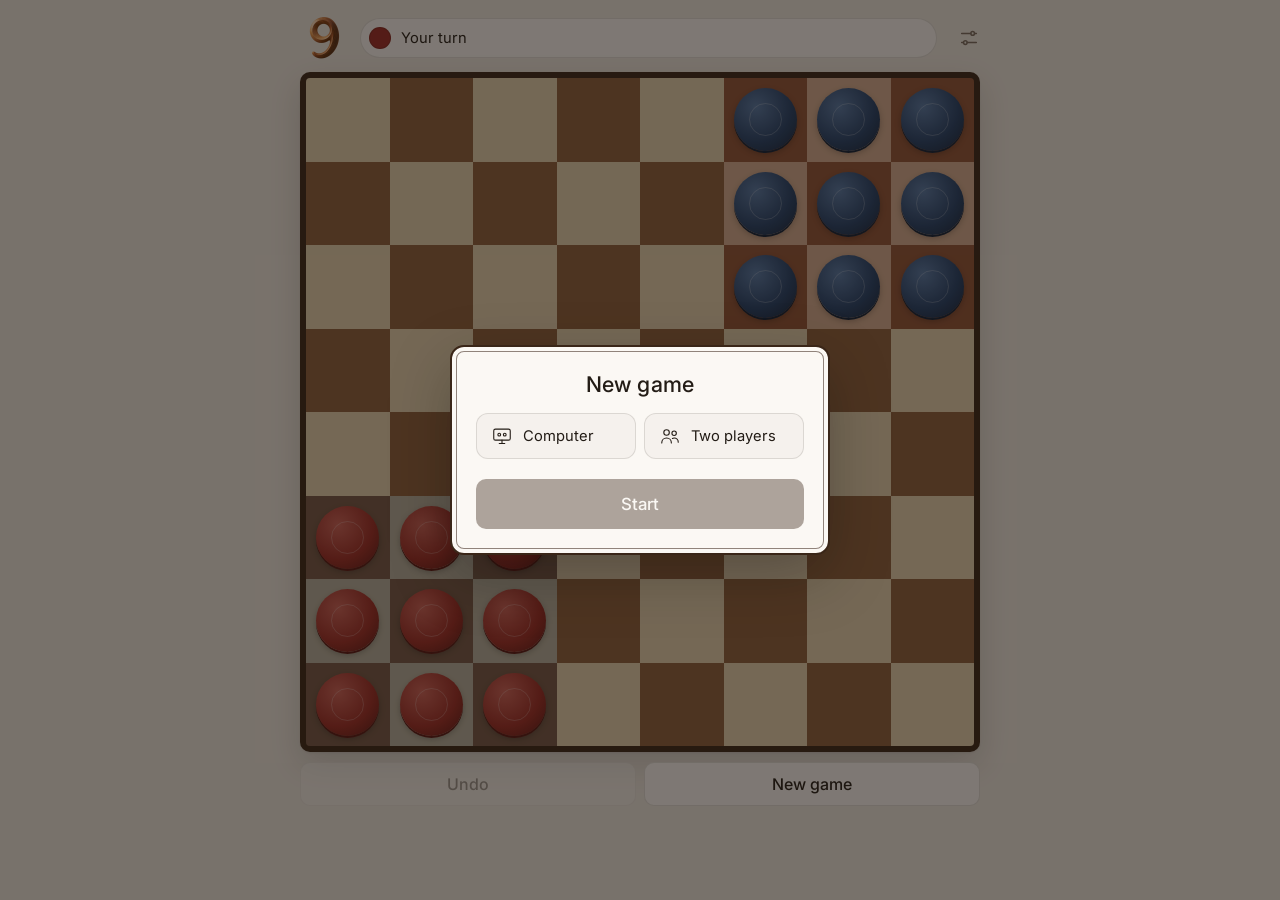
==== index.html @ e9213b8e "Majority anti-block rule, stronger Hard, blunder-based Medium/Easy, shorter rules, tap outside to cl" ====
<!DOCTYPE html>
<html lang="en" data-skin="walnut">
<head>
<meta charset="utf-8" />
<meta name="viewport" content="width=device-width, initial-scale=1, viewport-fit=cover" />
<meta name="theme-color" content="#efe9e1" />
<title>9</title>
<meta name="claude:viewport-fit-sides" content="cover" />
<link rel="icon" href="favicon.ico" sizes="16x16 32x32 48x48">
<link rel="icon" type="image/png" sizes="32x32" href="favicon-32.png">
<link rel="apple-touch-icon" sizes="180x180" href="apple-touch-icon.png">
<link rel="manifest" href="manifest.webmanifest">
<link rel="preconnect" href="https://fonts.googleapis.com">
<link rel="preconnect" href="https://fonts.gstatic.com" crossorigin>
<link href="https://fonts.googleapis.com/css2?family=Fraunces:ital,opsz,wght@1,9..144,600&family=Inter:wght@300;400;500;600&display=swap" rel="stylesheet">
<style>
  /* Each skin defines the full palette. p0 = first player, p1 = second player. */
  :root, [data-skin="walnut"] {
    --bg: #efe9e1; --panel: #fbf8f4; --ink: #231c16; --muted: #7b6e62; --line: rgba(35, 28, 22, .12);
    --light-sq: #e6d3b0; --dark-sq: #8f603c; --frame: #3a2618;
    --p0: #9e2b25; --p0-hi: #cf6157; --p0-lo: #5a1612;
    --p1: #22406a; --p1-hi: #5579a8; --p1-lo: #0f2038;
    --p0-tint: rgba(158, 43, 37, .22); --p1-tint: rgba(34, 64, 106, .24);
    --ring: rgba(255, 255, 255, .22);
    --accent: #3a2618; --on-accent: #fbf8f4;
    --hint: rgba(255, 248, 230, .9); --last: rgba(255, 236, 170, .32); --sel: #f3d38a;
    --overlay: rgba(25, 18, 12, .55);
    color-scheme: light;
  }
  [data-skin="minimal"] {
    --bg: #f4f4f2; --panel: #ffffff; --ink: #141414; --muted: #727272; --line: rgba(0, 0, 0, .1);
    --light-sq: #f1f1ee; --dark-sq: #d9d9d4; --frame: #ffffff;
    --p0: #1a1a1a; --p0-hi: #4a4a4a; --p0-lo: #000000;
    --p1: #fbfbfb; --p1-hi: #ffffff; --p1-lo: #b9b9b5;
    --p0-tint: rgba(0, 0, 0, .07); --p1-tint: rgba(0, 0, 0, .07);
    --ring: rgba(127, 127, 127, .3);
    --accent: #141414; --on-accent: #ffffff;
    --hint: rgba(20, 20, 20, .45); --last: rgba(250, 210, 80, .3); --sel: #e0a400;
    --overlay: rgba(0, 0, 0, .35);
    color-scheme: light;
  }
  [data-skin="night"] {
    --bg: #0e1116; --panel: #171c24; --ink: #e7ebf1; --muted: #8b95a7; --line: rgba(255, 255, 255, .08);
    --light-sq: #2a3240; --dark-sq: #1d232e; --frame: #090b0f;
    --p0: #e3a23f; --p0-hi: #f6cf86; --p0-lo: #8f5d14;
    --p1: #3fb8ac; --p1-hi: #8fe2d8; --p1-lo: #17665e;
    --p0-tint: rgba(227, 162, 63, .14); --p1-tint: rgba(63, 184, 172, .14);
    --ring: rgba(255, 255, 255, .25);
    --accent: #3fb8ac; --on-accent: #0e1116;
    --hint: rgba(231, 235, 241, .55); --last: rgba(255, 255, 255, .08); --sel: #ffffff;
    --overlay: rgba(0, 0, 0, .6);
    color-scheme: dark;
  }
  [data-skin="clay"] {
    --bg: #ebe5da; --panel: #f6f2eb; --ink: #2a2520; --muted: #7d7366; --line: rgba(42, 37, 32, .12);
    --light-sq: #e4d9c6; --dark-sq: #b8a88d; --frame: #5f5446;
    --p0: #b4533a; --p0-hi: #dc8a72; --p0-lo: #6e2a1a;
    --p1: #56694a; --p1-hi: #8ea07f; --p1-lo: #2c3a24;
    --p0-tint: rgba(180, 83, 58, .2); --p1-tint: rgba(86, 105, 74, .22);
    --ring: rgba(255, 255, 255, .22);
    --accent: #56694a; --on-accent: #f6f2eb;
    --hint: rgba(255, 252, 244, .9); --last: rgba(255, 240, 190, .3); --sel: #f5d38b;
    --overlay: rgba(30, 24, 18, .5);
    color-scheme: light;
  }

  * { box-sizing: border-box; -webkit-tap-highlight-color: transparent; }
  html, body { margin: 0; height: 100%; }
  body {
    background: var(--bg);
    color: var(--ink);
    font-family: "Inter", system-ui, sans-serif;
    font-weight: 400;
    display: flex; flex-direction: column; align-items: center;
    /* The whole game fits one screen: the board shrinks to whatever height is left. */
    height: 100vh; height: 100dvh; overflow: hidden;
    padding-top: max(14px, env(safe-area-inset-top, 0px));
    padding-bottom: max(14px, env(safe-area-inset-bottom, 0px));
    padding-left: max(12px, env(safe-area-inset-left, 0px));
    padding-right: max(12px, env(safe-area-inset-right, 0px));
    transition: background-color .3s ease, color .3s ease;
  }
  .wrap { width: 100%; max-width: 680px; height: 100%; display: flex; flex-direction: column; gap: 12px; }
  /* Header, board and buttons share one width; the board takes all the room it
     can while leaving space for the header above and the button row below. */
  .board-area {
    flex: 1 1 auto; min-height: 0; container-type: size;
    display: flex; flex-direction: column; align-items: center; gap: 10px;
  }
  .board-area > * { width: min(100cqw, 100cqh - 116px); flex: none; }

  .top { display: flex; align-items: center; justify-content: space-between; gap: 12px; }
  .brand h1 { margin: 0; line-height: 0; }
  .brand h1 img { width: 48px; height: 48px; object-fit: contain; display: block; }

  .top .icon-btn { margin-inline-end: -9px; }
  .icon-btn {
    flex: none; width: 40px; height: 40px; padding: 0; border: 0; border-radius: 50%;
    background: transparent; color: var(--muted); display: grid; place-items: center;
  }
  .icon-btn:hover:not(:disabled) { background: color-mix(in srgb, var(--ink) 7%, transparent); color: var(--ink); }
  .icon-btn svg { width: 22px; height: 22px; stroke: currentColor; fill: none; stroke-width: 1.6; stroke-linecap: round; stroke-linejoin: round; }

  /* Theme preview: the skin's board color with its two pieces. */
  .swatch {
    width: 26px; height: 26px; flex: none; border-radius: 50%; position: relative; overflow: hidden;
    background: var(--sw-board); box-shadow: inset 0 0 0 1px rgba(0,0,0,.12);
  }
  .swatch::before, .swatch::after {
    content: ""; position: absolute; width: 10px; height: 10px; border-radius: 50%; top: 8px;
  }
  .swatch::before { left: 3px; background: var(--sw-a); }
  .swatch::after { right: 3px; background: var(--sw-b); box-shadow: inset 0 0 0 1px rgba(0,0,0,.12); }
  .seg.grid { flex-wrap: wrap; }
  .seg.grid label { flex: 1 1 calc(50% - 4px); }

  /* Turn status sits in the header between the 9 and the settings button. */
  .status {
    flex: 1; min-width: 0; align-self: center;
    background: var(--panel); border: 1px solid var(--line); border-radius: 999px;
    padding: 6px 14px 6px 8px; display: flex; align-items: center; gap: 10px; min-height: 40px;
  }
  .chip {
    width: 18px; height: 18px; border-radius: 50%; flex: none;
    box-shadow: inset 0 0 0 1px rgba(0,0,0,.15);
  }
  .status .chip { width: 22px; height: 22px; }
  .status .text { flex: 1; min-width: 0; font-size: .92rem; line-height: 1.25; }
  .status .moves { color: var(--muted); font-size: .75rem; white-space: nowrap; font-variant-numeric: tabular-nums; }

  .board-frame {
    background: var(--frame); padding: 6px; border-radius: 10px;
    box-shadow: 0 1px 2px rgba(0,0,0,.08), 0 12px 32px rgba(0,0,0,.14);
  }
  [data-skin="minimal"] .board-frame { padding: 0; border: 1px solid var(--line); box-shadow: none; }
  .board {
    direction: ltr;
    display: grid; grid-template-columns: repeat(8, 1fr);
    aspect-ratio: 1 / 1; width: 100%;
    border-radius: 4px; overflow: hidden; position: relative;
    user-select: none; touch-action: manipulation;
  }
  .sq { position: relative; display: flex; align-items: center; justify-content: center; cursor: pointer; }
  .sq.light { background: var(--light-sq); }
  .sq.dark { background: var(--dark-sq); }
  .sq.zone-red::before, .sq.zone-blue::before {
    content: ""; position: absolute; inset: 0; pointer-events: none;
  }
  .sq.zone-red::before { background: var(--p0-tint); }
  .sq.zone-blue::before { background: var(--p1-tint); }
  .sq.last::after {
    content: ""; position: absolute; inset: 0; pointer-events: none; background: var(--last);
  }

  .piece {
    width: 76%; height: 76%; border-radius: 50%; position: relative; z-index: 2;
    transition: transform .15s ease;
  }
  .piece.red {
    background: radial-gradient(circle at 35% 30%, var(--p0-hi), var(--p0) 58%, var(--p0-lo));
    box-shadow: 0 2px 0 var(--p0-lo), 0 3px 6px rgba(0,0,0,.28);
  }
  .piece.blue {
    background: radial-gradient(circle at 35% 30%, var(--p1-hi), var(--p1) 58%, var(--p1-lo));
    box-shadow: 0 2px 0 var(--p1-lo), 0 3px 6px rgba(0,0,0,.28);
  }
  .piece::after {
    content: ""; position: absolute; inset: 24%; border-radius: 50%;
    border: 1.5px solid var(--ring);
  }
  [data-skin="minimal"] .piece.red, [data-skin="minimal"] .piece.blue { background: var(--p0); box-shadow: 0 1px 3px rgba(0,0,0,.25); }
  [data-skin="minimal"] .piece.blue { background: var(--p1); box-shadow: inset 0 0 0 1.5px #1a1a1a, 0 1px 3px rgba(0,0,0,.2); }
  .piece.selected { transform: translateY(-3px) scale(1.05); outline: 2px solid var(--sel); outline-offset: 3px; }
  .piece.movable { cursor: pointer; }

  .hint { position: absolute; z-index: 3; border-radius: 50%; pointer-events: none; }
  .hint.step { width: 24%; height: 24%; background: var(--hint); }
  .hint.jump { width: 60%; height: 60%; border: 3px solid var(--hint); }

  .float-piece { position: absolute; z-index: 5; pointer-events: none; display: flex; align-items: center; justify-content: center; }
  .float-piece .piece { width: 76%; height: 76%; }

  .controls { display: flex; gap: 8px; flex: none; }
  .controls button { padding-inline: 8px; white-space: nowrap; }
  button {
    font: inherit; font-weight: 500; border: 1px solid var(--line); border-radius: 10px; padding: 11px 14px; cursor: pointer;
    background: var(--panel); color: var(--ink);
    flex: 1; min-width: 0; transition: background-color .15s ease, opacity .15s ease;
  }
  button:hover:not(:disabled) { background: color-mix(in srgb, var(--panel) 88%, var(--ink)); }
  button:disabled { opacity: .4; cursor: default; }
  button.primary { background: var(--accent); color: var(--on-accent); border-color: transparent; }
  button.primary:hover:not(:disabled) { background: color-mix(in srgb, var(--accent) 85%, var(--ink)); }
  #endTurn { display: none; }
  #endTurn.show { display: block; }

  .rules { max-width: 460px; max-height: calc(100dvh - 32px); overflow-y: auto; }
  .rule-list { margin: 0; }
  .rule-list dt { color: var(--accent); font-size: .7rem; font-weight: 600; letter-spacing: .1em; text-transform: uppercase; }
  .rule-list dd { margin: 2px 0 14px; line-height: 1.5; font-size: .95rem; }
  .rule-list dd:last-child { margin-bottom: 0; }

  /* dialogs */
  .overlay {
    position: fixed; inset: 0; background: var(--overlay);
    display: none; align-items: center; justify-content: center; padding: 16px; z-index: 20;
  }
  .overlay.show { display: flex; }
  .dialog {
    background: var(--panel); border-radius: 14px;
    /* Double rule: a firm outer frame in the skin's accent and a finer line just inside it. */
    border: 2px solid var(--accent);
    box-shadow: inset 0 0 0 4px var(--panel), inset 0 0 0 5px color-mix(in srgb, var(--accent) 55%, transparent),
                0 20px 60px rgba(0,0,0,.25);
    padding: 24px; width: 100%; max-width: 380px; display: flex; flex-direction: column; gap: 16px;
  }
  .dialog h2 { margin: 0; text-align: center; font-weight: 500; font-size: 1.35rem; letter-spacing: .01em; }
  .field { display: flex; flex-direction: column; gap: 8px; }
  .field label.title { color: var(--accent); font-size: .7rem; font-weight: 600; letter-spacing: .1em; }
  .field label.title .opt { color: var(--muted); font-weight: 400; letter-spacing: .02em; margin-inline-start: 4px; }
  /* Everything below the mode choice appears once a mode is picked. */
  .after-mode { display: flex; flex-direction: column; gap: 16px; }
  #setupForm:not(.has-mode) .after-mode { display: none; }
  #setupForm.has-mode .after-mode { animation: reveal .25s ease; }
  @keyframes reveal { from { opacity: 0; transform: translateY(-4px); } }

  /* Option tiles (mode, side): a card per choice with an icon on top. */
  .seg { display: flex; gap: 8px; }
  .seg input { position: absolute; opacity: 0; pointer-events: none; }
  .seg label {
    flex: 1; cursor: pointer; position: relative;
    display: flex; flex-direction: column; align-items: center; justify-content: center; gap: 8px;
    padding: 14px 8px 12px; border-radius: 12px; font-size: .92rem; text-align: center;
    background: color-mix(in srgb, var(--ink) 3%, var(--panel));
    border: 1px solid var(--line); color: var(--ink);
    transition: transform .15s ease, border-color .15s ease, background-color .15s ease, color .15s ease, box-shadow .15s ease;
  }
  .seg label:hover { transform: translateY(-1px); border-color: color-mix(in srgb, var(--accent) 45%, var(--line)); }
  .seg input:checked + label {
    color: var(--ink); font-weight: 500;
    background: color-mix(in srgb, var(--accent) 9%, var(--panel));
    border-color: var(--accent);
    box-shadow: inset 0 0 0 1px var(--accent), 0 6px 18px color-mix(in srgb, var(--accent) 22%, transparent);
  }
  .seg input:focus-visible + label { outline: 2px solid var(--accent); outline-offset: 2px; }
  .seg label svg { width: 30px; height: 30px; stroke: currentColor; fill: none; stroke-width: 1.6; stroke-linecap: round; stroke-linejoin: round; }
  .seg input:checked + label svg { stroke: var(--accent); }
  /* Mode and side tiles: one compact row – piece, color name, and a quiet turn-order numeral. */
  .seg.inline label { flex-direction: row; justify-content: flex-start; gap: 10px; padding: 11px 14px; white-space: nowrap; }
  .seg.inline label svg { width: 22px; height: 22px; flex: none; }
  .seg .mini { width: 22px; height: 22px; flex: none; }
  .seg .mini::after { display: none; }
  .seg .order {
    margin-inline-start: auto; font-family: "Fraunces", Georgia, serif; font-style: italic;
    font-size: 1.05rem; font-weight: 600; color: var(--accent);
  }
  .seg .order sup { font-size: .6em; margin-inline-start: 1px; }

  /* Difficulty: one sliding track with signal-strength pips. */
  .track {
    display: flex; padding: 4px; gap: 4px; border-radius: 12px;
    background: color-mix(in srgb, var(--ink) 6%, var(--panel));
  }
  .track input { position: absolute; opacity: 0; pointer-events: none; }
  .track label {
    flex: 1; cursor: pointer; display: flex; align-items: center; justify-content: center; gap: 8px;
    padding: 9px 6px; border-radius: 9px; color: var(--ink); font-size: .92rem;
    transition: background-color .15s ease, color .15s ease, box-shadow .15s ease;
  }
  .track input:checked + label {
    background: var(--accent); color: var(--on-accent); font-weight: 500;
    box-shadow: 0 2px 8px color-mix(in srgb, var(--accent) 35%, transparent);
  }
  .track input:focus-visible + label { outline: 2px solid var(--accent); outline-offset: 2px; }
  .pips { display: inline-flex; align-items: flex-end; gap: 2px; height: 12px; }
  .pips i { width: 3px; border-radius: 1px; background: currentColor; opacity: .3; }
  .pips i:nth-child(1) { height: 5px; } .pips i:nth-child(2) { height: 8px; } .pips i:nth-child(3) { height: 12px; }
  .pips[data-n="1"] i:nth-child(-n+1), .pips[data-n="2"] i:nth-child(-n+2), .pips[data-n="3"] i { opacity: 1; }

  .dialog button[type="submit"] { padding-block: 14px; font-size: 1.05rem; margin-top: 4px; }
  .ai-only.hidden, .pvp-only.hidden { display: none; }

  .names { display: flex; gap: 8px; }
  .name-input {
    flex: 1; min-width: 0; display: flex; align-items: center; gap: 10px;
    padding: 0 12px; border-radius: 12px; border: 1px solid var(--line);
    background: color-mix(in srgb, var(--ink) 3%, var(--panel));
    transition: border-color .15s ease, box-shadow .15s ease;
  }
  .name-input:focus-within { border-color: var(--accent); box-shadow: inset 0 0 0 1px var(--accent); }
  .name-input .piece { width: 18px; height: 18px; flex: none; }
  .name-input .piece::after { display: none; }
  .name-input input {
    flex: 1; min-width: 0; border: 0; outline: 0; background: transparent; color: var(--ink);
    font: inherit; font-size: 16px; padding: 12px 0;
  }
  .name-input input::placeholder { color: var(--muted); opacity: .8; }
  /* Win dialog: the winner's piece, one line of text, both actions side by side. */
  .win { gap: 20px; padding-top: 28px; }
  .win .win-piece { width: 64px; height: 64px; margin: 0 auto; }
  .overlay.show .win-piece { animation: pop .45s cubic-bezier(.3, 1.6, .5, 1); }
  @keyframes pop { from { transform: scale(.4) translateY(8px); opacity: 0; } }
  .win h2 { font-size: 1.5rem; }
  .win .actions { display: flex; gap: 8px; }
</style>
</head>
<body>
  <div class="wrap">
    <div class="board-area">
      <header class="top">
        <div class="brand">
          <h1><img src="icon-192.png" alt="9" width="48" height="48"></h1>
        </div>
        <div class="status">
          <div class="chip" id="turnChip"></div>
          <div class="text" id="statusText"></div>
          <div class="moves" id="moveCount"></div>
        </div>
        <button class="icon-btn" id="settingsBtn" aria-label="Settings" title="Settings">
          <svg viewBox="0 0 24 24" aria-hidden="true"><path d="M4 7h10M18 7h2M4 17h2M10 17h10"/><circle cx="16" cy="7" r="2"/><circle cx="8" cy="17" r="2"/></svg>
        </button>
      </header>
      <div class="board-frame"><div class="board" id="board"></div></div>
      <div class="controls">
        <button id="endTurn" class="primary">End turn</button>
        <button id="undoBtn">Undo</button>
        <button id="newBtn">New game</button>
      </div>
    </div>
  </div>

  <!-- settings dialog -->
  <div class="overlay" id="settingsBox">
    <form class="dialog" id="settingsForm">
      <h2>Settings</h2>
      <div class="field">
        <label class="title">THEME</label>
        <div class="seg inline grid" id="themeTiles"></div>
      </div>
      <div class="field">
        <label class="title">MOVE HINTS</label>
        <div class="track">
          <input type="radio" name="hints" id="h-on" value="1" checked><label for="h-on">Show</label>
          <input type="radio" name="hints" id="h-off" value="0"><label for="h-off">Hide</label>
        </div>
      </div>
      <div class="field">
        <label class="title">JUMP CHAINS</label>
        <div class="track">
          <input type="radio" name="chains" id="c-fwd" value="1" checked><label for="c-fwd">Forward only</label>
          <input type="radio" name="chains" id="c-any" value="0"><label for="c-any">Any direction</label>
        </div>
      </div>
      <button type="button" id="rulesBtn">How to play</button>
      <button type="button" class="primary" id="settingsClose">Done</button>
    </form>
  </div>

  <!-- rules dialog -->
  <div class="overlay" id="rulesBox">
    <div class="dialog rules">
      <h2>How to play</h2>
      <dl class="rule-list">
        <dt>Goal</dt>
        <dd>Fill your opponent's starting corner, shaded in their color.</dd>
        <dt>Step</dt>
        <dd>Move one piece a square up, down, left or right.</dd>
        <dt>Jump</dt>
        <dd>Or hop over any neighboring piece to the empty square beyond. Chain hops in one turn; nothing is captured.</dd>
        <dt>No blocking</dt>
        <dd>If your target corner is full and at least 5 of its pieces are yours, you win.</dd>
      </dl>
      <button class="primary" id="rulesClose">Got it</button>
    </div>
  </div>

  <!-- new game dialog -->
  <div class="overlay" id="setup">
    <form class="dialog" id="setupForm">
      <h2>New game</h2>
      <div class="field">
        <div class="seg inline">
          <input type="radio" name="mode" id="m-ai" value="ai">
          <label for="m-ai">
            <svg viewBox="0 0 32 32" aria-hidden="true"><rect x="4" y="6" width="24" height="16" rx="2.5"/><path d="M12 27h8M16 22v5"/><circle cx="12" cy="14" r="2"/><circle cx="20" cy="14" r="2"/></svg>
            Computer
          </label>
          <input type="radio" name="mode" id="m-pvp" value="pvp">
          <label for="m-pvp">
            <svg viewBox="0 0 32 32" aria-hidden="true"><circle cx="11" cy="11" r="4"/><path d="M4 26c0-4 3-7 7-7s7 3 7 7"/><circle cx="22" cy="12" r="3.2"/><path d="M19.5 19.6c.8-.4 1.6-.6 2.5-.6 3.3 0 6 2.6 6 6"/></svg>
            Two players
          </label>
        </div>
      </div>
      <div class="after-mode">
        <div class="field ai-only" id="sideField">
          <label class="title">PLAY AS</label>
          <div class="seg inline">
            <input type="radio" name="side" id="s-red" value="0" checked>
            <label for="s-red"><span class="piece red mini"></span><span id="sideLabel0"></span><span class="order" title="Moves first">1<sup>st</sup></span></label>
            <input type="radio" name="side" id="s-blue" value="1">
            <label for="s-blue"><span class="piece blue mini"></span><span id="sideLabel1"></span><span class="order" title="Moves second">2<sup>nd</sup></span></label>
          </div>
        </div>
        <div class="field ai-only" id="levelField">
          <label class="title">DIFFICULTY</label>
          <div class="track">
            <input type="radio" name="level" id="l-1" value="1"><label for="l-1"><span class="pips" data-n="1"><i></i><i></i><i></i></span>Easy</label>
            <input type="radio" name="level" id="l-2" value="2" checked><label for="l-2"><span class="pips" data-n="2"><i></i><i></i><i></i></span>Medium</label>
            <input type="radio" name="level" id="l-3" value="3"><label for="l-3"><span class="pips" data-n="3"><i></i><i></i><i></i></span>Hard</label>
          </div>
        </div>
        <div class="field">
          <label class="title"><span class="ai-only">YOUR NAME</span><span class="pvp-only">NAMES</span> <span class="opt">optional</span></label>
          <div class="names ai-only">
            <label class="name-input"><input id="nameMe" maxlength="14" autocomplete="off" placeholder="Your name"></label>
          </div>
          <div class="names pvp-only">
            <label class="name-input"><span class="piece red"></span><input id="name0" maxlength="14" autocomplete="off"></label>
            <label class="name-input"><span class="piece blue"></span><input id="name1" maxlength="14" autocomplete="off"></label>
          </div>
        </div>
      </div>
      <button type="submit" class="primary" id="startBtn" disabled>Start</button>
    </form>
  </div>

  <!-- win dialog -->
  <div class="overlay" id="winBox">
    <div class="dialog win">
      <div class="piece win-piece" id="winPiece"></div>
      <h2 id="winText"></h2>
      <div class="actions">
        <button id="viewBtn">View board</button>
        <button class="primary" id="againBtn">New game</button>
      </div>
    </div>
  </div>

<script>
"use strict";
// ---------- Engine ----------
// Board is 8x8, index = r*8 + c, row 0 is the top. Cells: -1 empty, 0 red, 1 blue.
const N = 8;
const RED = 0, BLUE = 1, EMPTY = -1;
const COLORS = ["var(--p0)", "var(--p1)"];

// Visual skins: the palette lives in CSS under [data-skin]; here only the player
// names (which change with the piece colors) and the swatch preview.
const SKINS = {
  walnut:  { label: "Wood",    names: ["Red", "Blue"],    meta: "#efe9e1", sw: ["#8f603c", "#9e2b25", "#22406a"] },
  minimal: { label: "Minimal", names: ["Black", "White"],     meta: "#f4f4f2", sw: ["#d9d9d4", "#1a1a1a", "#fbfbfb"] },
  night:   { label: "Night",   names: ["Amber", "Teal"],  meta: "#0e1116", sw: ["#1d232e", "#e3a23f", "#3fb8ac"] },
  clay:    { label: "Clay",    names: ["Terracotta", "Olive"],   meta: "#ebe5da", sw: ["#b8a88d", "#b4533a", "#56694a"] },
};
let NAMES = SKINS.walnut.names;

const zone = (r0, c0) => {
  const z = [];
  for (let r = r0; r < r0 + 3; r++) for (let c = c0; c < c0 + 3; c++) z.push(r * N + c);
  return z;
};
// Red starts bottom-left, Blue starts top-right.
const HOME = [zone(5, 0), zone(0, 5)];
const TARGET = [HOME[BLUE], HOME[RED]];
// The far corner each player is heading for, used by the AI's evaluation.
const GOAL_CORNER = [[0, 7], [7, 0]];

const STEP_DIRS = [[-1,0],[1,0],[0,-1],[0,1]];
const JUMP_DIRS = [[-1,0],[1,0],[0,-1],[0,1]];
const inside = (r, c) => r >= 0 && r < N && c >= 0 && c < N;

function initialBoard() {
  const b = new Array(N * N).fill(EMPTY);
  HOME[RED].forEach(i => b[i] = RED);
  HOME[BLUE].forEach(i => b[i] = BLUE);
  return b;
}

function stepTargets(b, from) {
  const r = Math.floor(from / N), c = from % N, out = [];
  for (const [dr, dc] of STEP_DIRS) {
    const nr = r + dr, nc = c + dc;
    if (inside(nr, nc) && b[nr * N + nc] === EMPTY) out.push(nr * N + nc);
  }
  return out;
}

// Single jumps from `pos` over any adjacent piece, own or opponent's (the jumping piece
// is assumed already lifted off the board or standing on `pos`). `visited` excludes
// squares used earlier in the chain.
function jumpTargets(b, pos, visited) {
  const r = Math.floor(pos / N), c = pos % N, out = [];
  for (const [dr, dc] of JUMP_DIRS) {
    const mr = r + dr, mc = c + dc, lr = r + 2 * dr, lc = c + 2 * dc;
    if (!inside(lr, lc)) continue;
    const mid = b[mr * N + mc], land = lr * N + lc;
    if (mid !== EMPTY && b[land] === EMPTY && !(visited && visited.has(land))) out.push(land);
  }
  return out;
}

// All complete moves for a player: {from, to, path}. Jump chains are explored
// fully; each distinct landing square is kept once (shortest path found first).
function allMoves(b, player) {
  const moves = [];
  for (let from = 0; from < N * N; from++) {
    if (b[from] !== player) continue;
    for (const to of stepTargets(b, from)) moves.push({ from, to, path: [from, to] });
    b[from] = EMPTY;
    const seen = new Set([from]);
    const queue = [[from]];
    while (queue.length) {
      const path = queue.shift();
      const pos = path[path.length - 1];
      for (const land of jumpTargets(b, pos, seen)) {
        seen.add(land);
        const np = path.concat(land);
        moves.push({ from, to: land, path: np });
        queue.push(np);
      }
    }
    b[from] = player;
  }
  return moves;
}

// Anti-blocking rule: a full target corner wins once most of it (5 of 9) is
// yours, so pieces left at home to block only help the opponent. Requiring a
// majority stops a quick win by slipping into the first square the opponent
// vacates at the start.
const MAJORITY = 5;
function hasWon(b, player) {
  const t = TARGET[player];
  return t.every(i => b[i] !== EMPTY) && t.filter(i => b[i] === player).length >= MAJORITY;
}

// Result after `player` moved: the winner, or null. Moving back into your own
// corner can complete the opponent's target, so both sides are checked.
function outcome(b, player) {
  if (hasWon(b, player)) return player;
  if (hasWon(b, 1 - player)) return 1 - player;
  return null;
}

// ---------- AI ----------
function distScore(b, player) {
  const [gr, gc] = GOAL_CORNER[player];
  const tset = TARGET[player];
  let sum = 0, worst = 0;
  for (let i = 0; i < N * N; i++) {
    if (b[i] !== player) continue;
    const r = Math.floor(i / N), c = i % N;
    // Pieces only move orthogonally, so Manhattan distance is the true distance.
    const d = Math.abs(r - gr) + Math.abs(c - gc);
    sum += d;
    if (d > worst) worst = d;
  }
  let inTarget = 0;
  for (const i of tset) if (b[i] === player) inTarget++;
  // Lower is better: total distance, plus a nudge to bring stragglers along.
  return sum + 0.6 * worst - 1.5 * inTarget;
}

function evaluate(b, me) {
  return distScore(b, 1 - me) - distScore(b, me);
}

function applyMove(b, m) { b[m.to] = b[m.from]; b[m.from] = EMPTY; }
function undoMove(b, m) { b[m.from] = b[m.to]; b[m.to] = EMPTY; }

function search(b, depth, alpha, beta, toMove, me) {
  if (deadline && performance.now() > deadline) throw TIMEOUT;
  const w = outcome(b, 1 - toMove);
  if (w != null) return (w === me ? 1 : -1) * (10000 + depth);
  if (depth === 0) return evaluate(b, me);
  const moves = allMoves(b, toMove);
  if (!moves.length) return search(b, depth - 1, alpha, beta, 1 - toMove, me);
  orderMoves(b, moves, toMove);
  const maximizing = toMove === me;
  let best = maximizing ? -Infinity : Infinity;
  for (const m of moves) {
    applyMove(b, m);
    const v = search(b, depth - 1, alpha, beta, 1 - toMove, me);
    undoMove(b, m);
    if (maximizing) { if (v > best) best = v; if (best > alpha) alpha = best; }
    else { if (v < best) best = v; if (best < beta) beta = best; }
    if (alpha >= beta) break;
  }
  return best;
}

function orderMoves(b, moves, player) {
  const [gr, gc] = GOAL_CORNER[player];
  const d = i => { const r = Math.floor(i / N), c = i % N; return Math.abs(r - gr) + Math.abs(c - gc); };
  for (const m of moves) m.gain = d(m.from) - d(m.to);
  moves.sort((a, z) => z.gain - a.gain);
}

// Difficulty: how many plies to search (odd depths only: even ones end on the
// opponent's reply and play worse here); how often to play one of the next few
// best moves instead of the best (a blunder); whether to stick to moves that
// advance when there are any (stronger as well as more natural); and, for deep
// searches, a time budget in ms after which the 3-ply answer is used instead.
const LEVELS = {
  1: { depth: 1, blunder: 0.5, forward: true },
  2: { depth: 3, blunder: 0.4, forward: true },
  3: { depth: 5, blunder: 0, forward: true, budget: 1200 },
};

const TIMEOUT = {};
let deadline = 0;

// `seen` maps board keys to how often each position already occurred; repeating
// positions is penalised so the computer doesn't shuffle back and forth forever.
function chooseAIMove(b, player, level, seen) {
  const work = b.slice();
  const moves = allMoves(work, player);
  if (!moves.length) return null;
  for (const m of moves) {
    applyMove(work, m);
    if (outcome(work, player) === player) { undoMove(work, m); return m; }
    undoMove(work, m);
  }
  const { depth, blunder, forward, budget } = LEVELS[level];
  orderMoves(work, moves, player);
  let cands = moves;
  if (forward) {
    const ahead = moves.filter(m => m.gain > 0);
    if (ahead.length) cands = ahead;
  }
  // Blunders pick among the runners-up, which needs their exact scores, so
  // levels that blunder search every move with a full window.
  const exact = blunder > 0;
  const rank = d => {
    const scored = [];
    let alpha = -Infinity;
    for (const m of cands) {
      applyMove(work, m);
      // Pruned moves return an upper bound; keep it strictly below the tie band so
      // they never sneak into the pool of best moves.
      let v = search(work, d - 1, exact ? -Infinity : alpha - 0.05, Infinity, 1 - player, player);
      if (seen) v -= 2 * (seen.get(work.join("")) || 0);
      undoMove(work, m);
      scored.push({ m, v });
      if (v > alpha) alpha = v;
    }
    scored.sort((a, z) => z.v - a.v);
    return scored;
  };
  let scored;
  if (budget) {
    scored = rank(3);
    deadline = performance.now() + budget;
    try { scored = rank(depth); } catch (e) { if (e !== TIMEOUT) throw e; }
    finally { deadline = 0; }
  } else {
    scored = rank(depth);
  }
  if (scored.length > 1 && Math.random() < blunder) {
    const alt = scored.slice(1, 4);
    return alt[Math.floor(Math.random() * alt.length)].m;
  }
  const pool = scored.filter(s => s.v >= scored[0].v - 0.01);
  return pool[Math.floor(Math.random() * pool.length)].m;
}

// ---------- UI ----------
const boardEl = document.getElementById("board");
const statusText = document.getElementById("statusText");
const turnChip = document.getElementById("turnChip");
const moveCount = document.getElementById("moveCount");
const endTurnBtn = document.getElementById("endTurn");
const undoBtn = document.getElementById("undoBtn");
const setupEl = document.getElementById("setup");
const winBox = document.getElementById("winBox");

const state = {
  board: initialBoard(),
  turn: RED,
  mode: "ai",       // "ai" | "pvp"
  human: RED,       // in ai mode
  level: 2,
  selected: null,   // square index of selected piece
  chain: null,      // {from, path, visited} while a jump chain is in progress
  history: [],      // snapshots before each turn: {board, turn}
  lastMove: null,
  winner: null,
  busy: false,      // AI thinking or animating
  moves: 0,
  names: {},        // {me, 0, 1} typed-in player names
};

const zoneOf = new Array(N * N).fill(null);
TARGET[RED].forEach(i => zoneOf[i] = "zone-red");
TARGET[BLUE].forEach(i => zoneOf[i] = "zone-blue");

const cells = [];
for (let i = 0; i < N * N; i++) {
  const r = Math.floor(i / N), c = i % N;
  const sq = document.createElement("div");
  sq.className = "sq " + ((r + c) % 2 ? "dark" : "light") + (zoneOf[i] ? " " + zoneOf[i] : "");
  sq.addEventListener("click", () => onSquare(i));
  boardEl.appendChild(sq);
  cells.push(sq);
}

const isHumanTurn = () => state.mode === "pvp" || state.turn === state.human;

function legalFromSelected() {
  const b = state.board, s = state.selected;
  if (s == null) return { steps: [], jumps: [] };
  if (state.chain) return { steps: [], jumps: chainJumps(b, s) };
  return { steps: stepTargets(b, s), jumps: jumpTargets(b, s, new Set([s])) };
}

// Jumps that may continue a chain. With "forward only" on, a chain goes on only
// while a jump brings the piece closer to its goal; otherwise the turn ends.
function chainJumps(b, pos) {
  const all = jumpTargets(b, pos, state.chain.visited);
  if (!forwardChains) return all;
  const [gr, gc] = GOAL_CORNER[state.turn];
  const dist = i => Math.abs(Math.floor(i / N) - gr) + Math.abs(i % N - gc);
  return all.filter(i => dist(i) < dist(pos));
}

function render() {
  const b = state.board;
  const { steps, jumps } = legalFromSelected();
  const lm = state.lastMove ? new Set(state.lastMove.path) : new Set();
  const humanTurn = isHumanTurn() && state.winner == null && !state.busy;
  for (let i = 0; i < N * N; i++) {
    const sq = cells[i];
    sq.classList.toggle("last", lm.has(i) && (i === state.lastMove.from || i === state.lastMove.to));
    sq.innerHTML = "";
    if (b[i] !== EMPTY) {
      const p = document.createElement("div");
      p.className = "piece " + (b[i] === RED ? "red" : "blue");
      if (i === state.selected) p.classList.add("selected");
      if (humanTurn && b[i] === state.turn && !state.chain) p.classList.add("movable");
      sq.appendChild(p);
    }
    if (showHints && steps.includes(i)) addHint(sq, "step");
    if (showHints && jumps.includes(i)) addHint(sq, "jump");
  }
  turnChip.style.background = COLORS[state.turn];
  moveCount.textContent = state.moves ? `Move ${state.moves}` : "";
  if (state.winner != null) {
    statusText.textContent = state.mode === "ai" ? (state.winner === state.human ? "You win" : "Computer wins") : `${label(state.winner)} wins`;
    turnChip.style.background = COLORS[state.winner];
  } else if (state.busy && !isHumanTurn()) {
    statusText.textContent = "Computer is thinking…";
  } else if (state.chain) {
    statusText.textContent = "Keep jumping, or end your turn";
  } else if (state.mode === "ai") {
    statusText.textContent = state.names.me ? `Your turn, ${state.names.me}` : "Your turn";
  } else {
    statusText.textContent = `${label(state.turn)}’s turn`;
  }
  endTurnBtn.classList.toggle("show", !!state.chain);
  undoBtn.disabled = state.busy || (state.history.length === 0 && !state.chain);
}

function addHint(sq, kind) {
  const h = document.createElement("div");
  h.className = "hint " + kind;
  sq.appendChild(h);
}

function onSquare(i) {
  if (state.busy || state.winner != null || !isHumanTurn()) return;
  const b = state.board;

  if (state.chain) {
    if (i === state.selected) return finishTurn();
    if (legalFromSelected().jumps.includes(i)) return doJumpInChain(i);
    return;
  }

  if (b[i] === state.turn) {
    state.selected = state.selected === i ? null : i;
    return render();
  }
  if (state.selected == null) return;
  const { steps, jumps } = legalFromSelected();
  const from = state.selected;
  if (steps.includes(i)) {
    pushHistory();
    b[i] = b[from]; b[from] = EMPTY;
    state.lastMove = { from, to: i, path: [from, i] };
    state.selected = null;
    return endTurn();
  }
  if (jumps.includes(i)) {
    pushHistory();
    state.chain = { from, path: [from], visited: new Set([from]) };
    return doJumpInChain(i);
  }
  state.selected = null;
  render();
}

function doJumpInChain(to) {
  const b = state.board, from = state.selected;
  b[to] = b[from]; b[from] = EMPTY;
  state.chain.path.push(to);
  state.chain.visited.add(to);
  state.selected = to;
  state.lastMove = { from: state.chain.from, to, path: state.chain.path.slice() };
  if (outcome(b, state.turn) != null || chainJumps(b, to).length === 0) {
    return finishTurn();
  }
  render();
}

function finishTurn() {
  state.chain = null;
  state.selected = null;
  endTurn();
}

function pushHistory() {
  state.history.push({ board: state.board.slice(), turn: state.turn, lastMove: state.lastMove, moves: state.moves });
}

function endTurn() {
  state.moves++;
  const w = outcome(state.board, state.turn);
  if (w != null) {
    state.winner = w;
    render();
    setTimeout(showWin, 350);
    return;
  }
  state.turn = 1 - state.turn;
  // A player with no legal move passes.
  if (allMoves(state.board, state.turn).length === 0) {
    state.turn = 1 - state.turn;
  }
  render();
  maybeAI();
}

function maybeAI() {
  if (state.mode !== "ai" || state.turn === state.human || state.winner != null) return;
  state.busy = true;
  render();
  setTimeout(() => {
    const t0 = performance.now();
    const seen = new Map();
    for (const k of state.history.map(h => h.board.join("")).concat(state.board.join(""))) seen.set(k, (seen.get(k) || 0) + 1);
    const m = chooseAIMove(state.board, state.turn, state.level, seen);
    const wait = Math.max(0, 450 - (performance.now() - t0));
    setTimeout(() => {
      if (!m) { state.busy = false; state.turn = 1 - state.turn; return render(); }
      pushHistory();
      animatePath(m.path, state.board[m.from], () => {
        applyMove(state.board, m);
        state.lastMove = m;
        state.busy = false;
        endTurn();
      });
    }, wait);
  }, 30);
}

function animatePath(path, color, done) {
  const b = state.board;
  const from = path[0];
  b[from] = EMPTY;
  render();
  const size = boardEl.clientWidth / N;
  const fl = document.createElement("div");
  fl.className = "float-piece";
  fl.style.width = fl.style.height = size + "px";
  fl.innerHTML = `<div class="piece ${color === RED ? "red" : "blue"}"></div>`;
  const place = i => { fl.style.left = (i % N) * size + "px"; fl.style.top = Math.floor(i / N) * size + "px"; };
  place(from);
  boardEl.appendChild(fl);
  fl.getBoundingClientRect();
  fl.style.transition = "left .22s ease, top .22s ease";
  let k = 1;
  const next = () => {
    if (k >= path.length) { fl.remove(); b[from] = color; return done(); }
    place(path[k++]);
    setTimeout(next, 260);
  };
  next();
}

function undo() {
  if (state.busy) return;
  if (state.chain) {
    // Cancel the jump chain in progress: restore the board from before this turn.
    restore(state.history.pop());
    state.chain = null;
    return render();
  }
  if (!state.history.length) return;
  let snap = state.history.pop();
  // Against the computer, rewind to the human's previous turn.
  while (state.mode === "ai" && snap.turn !== state.human && state.history.length) snap = state.history.pop();
  restore(snap);
  winBox.classList.remove("show");
  render();
  maybeAI();
}

function restore(snap) {
  state.board = snap.board;
  state.turn = snap.turn;
  state.lastMove = snap.lastMove;
  state.moves = snap.moves;
  state.selected = null;
  state.winner = null;
}

function showWin() {
  const w = state.winner;
  let text;
  if (state.mode === "ai") text = w === state.human ? "You win" : "Computer wins";
  else text = `${label(w)} wins`;
  document.getElementById("winPiece").className = "piece win-piece " + (w === RED ? "red" : "blue");
  document.getElementById("winText").textContent = text;
  winBox.classList.add("show");
}

// Display name for a player: a typed-in name, else the piece color (or You/Computer).
function label(p) {
  if (state.mode === "ai") return p === state.human ? (state.names.me || "You") : "Computer";
  return state.names[p] || NAMES[p];
}

function startGame(mode, human, level, names) {
  Object.assign(state, {
    board: initialBoard(), turn: RED, mode, human, level, names,
    selected: null, chain: null, history: [], lastMove: null, winner: null, busy: false, moves: 0,
  });
  try { localStorage.setItem("game9-setup", JSON.stringify({ mode, human, level, names })); } catch (e) {}
  render();
  maybeAI();
}

// ----- setup dialog -----
const form = document.getElementById("setupForm");
const nameInputs = { me: form.nameMe, 0: form.name0, 1: form.name1 };
function syncSetup() {
  const ai = form.mode.value === "ai";
  form.classList.toggle("has-mode", !!form.mode.value);
  document.getElementById("startBtn").disabled = !form.mode.value;
  document.querySelectorAll(".ai-only").forEach(el => el.classList.toggle("hidden", !ai));
  document.querySelectorAll(".pvp-only").forEach(el => el.classList.toggle("hidden", ai));
}
form.addEventListener("change", syncSetup);
form.addEventListener("submit", e => {
  e.preventDefault();
  setupEl.classList.remove("show");
  const names = {};
  for (const k in nameInputs) names[k] = nameInputs[k].value.trim();
  startGame(form.mode.value, +form.side.value, +form.level.value, names);
});
function openSetup() {
  try {
    const saved = JSON.parse(localStorage.getItem("game9-setup") || "null");
    if (saved) {
      form.side.value = String(saved.human); form.level.value = String(saved.level);
      for (const k in nameInputs) nameInputs[k].value = (saved.names && saved.names[k]) || "";
    }
  } catch (e) {}
  // Start with no mode picked; the rest of the form opens once one is chosen.
  for (const r of form.mode) r.checked = false;
  syncSetup();
  winBox.classList.remove("show");
  setupEl.classList.add("show");
}

document.getElementById("newBtn").addEventListener("click", openSetup);
document.getElementById("againBtn").addEventListener("click", openSetup);
document.getElementById("viewBtn").addEventListener("click", () => winBox.classList.remove("show"));
// Tapping outside a dialog closes it. Closing the first new-game dialog leaves
// the default game (vs the computer, Medium) on the board.
winBox.addEventListener("click", e => { if (e.target === winBox) winBox.classList.remove("show"); });
setupEl.addEventListener("click", e => { if (e.target === setupEl) setupEl.classList.remove("show"); });
endTurnBtn.addEventListener("click", () => { if (state.chain) finishTurn(); });
undoBtn.addEventListener("click", undo);
const rulesBox = document.getElementById("rulesBox");
document.getElementById("rulesBtn").addEventListener("click", () => {
  settingsBox.classList.remove("show");
  rulesBox.classList.add("show");
});
document.getElementById("rulesClose").addEventListener("click", () => rulesBox.classList.remove("show"));
rulesBox.addEventListener("click", e => { if (e.target === rulesBox) rulesBox.classList.remove("show"); });

// ----- settings: theme and move hints, remembered per browser -----
const settingsBox = document.getElementById("settingsBox");
const settingsForm = document.getElementById("settingsForm");
const themeTiles = document.getElementById("themeTiles");
const closeSettings = () => settingsBox.classList.remove("show");
document.getElementById("settingsBtn").addEventListener("click", () => settingsBox.classList.add("show"));
document.getElementById("settingsClose").addEventListener("click", closeSettings);
settingsBox.addEventListener("click", e => { if (e.target === settingsBox) closeSettings(); });

let showHints = true;
try { showHints = localStorage.getItem("game9-hints") !== "0"; } catch (e) {}
settingsForm.hints.value = showHints ? "1" : "0";
let forwardChains = true;
try { forwardChains = localStorage.getItem("game9-chains") !== "0"; } catch (e) {}
settingsForm.chains.value = forwardChains ? "1" : "0";
settingsForm.addEventListener("change", e => {
  if (e.target.name === "theme") applySkin(e.target.value);
  if (e.target.name === "hints") {
    showHints = e.target.value === "1";
    try { localStorage.setItem("game9-hints", e.target.value); } catch (err) {}
    render();
  }
  if (e.target.name === "chains") {
    forwardChains = e.target.value === "1";
    try { localStorage.setItem("game9-chains", e.target.value); } catch (err) {}
    // A chain in progress may now have nothing left to continue with.
    if (state.chain && chainJumps(state.board, state.selected).length === 0) finishTurn();
    else render();
  }
});

function applySkin(key) {
  const skin = SKINS[key] || SKINS.walnut;
  document.documentElement.dataset.skin = key in SKINS ? key : "walnut";
  NAMES = skin.names;
  document.querySelector('meta[name="theme-color"]').content = skin.meta;
  document.getElementById("sideLabel0").textContent = NAMES[0];
  document.getElementById("sideLabel1").textContent = NAMES[1];
  form.name0.placeholder = NAMES[0];
  form.name1.placeholder = NAMES[1];
  settingsForm.theme.value = key;
  try { localStorage.setItem("game9-skin", key); } catch (e) {}
  render();
}
for (const [key, s] of Object.entries(SKINS)) {
  const input = document.createElement("input");
  Object.assign(input, { type: "radio", name: "theme", id: "t-" + key, value: key });
  const lab = document.createElement("label");
  lab.htmlFor = input.id;
  const sw = document.createElement("span");
  sw.className = "swatch";
  sw.style.setProperty("--sw-board", s.sw[0]);
  sw.style.setProperty("--sw-a", s.sw[1]);
  sw.style.setProperty("--sw-b", s.sw[2]);
  lab.append(sw, s.label);
  themeTiles.append(input, lab);
}
let savedSkin = null;
try { savedSkin = localStorage.getItem("game9-skin"); } catch (e) {}
applySkin(savedSkin || (matchMedia("(prefers-color-scheme: dark)").matches ? "night" : "walnut"));

openSetup();
</script>
</body>
</html>
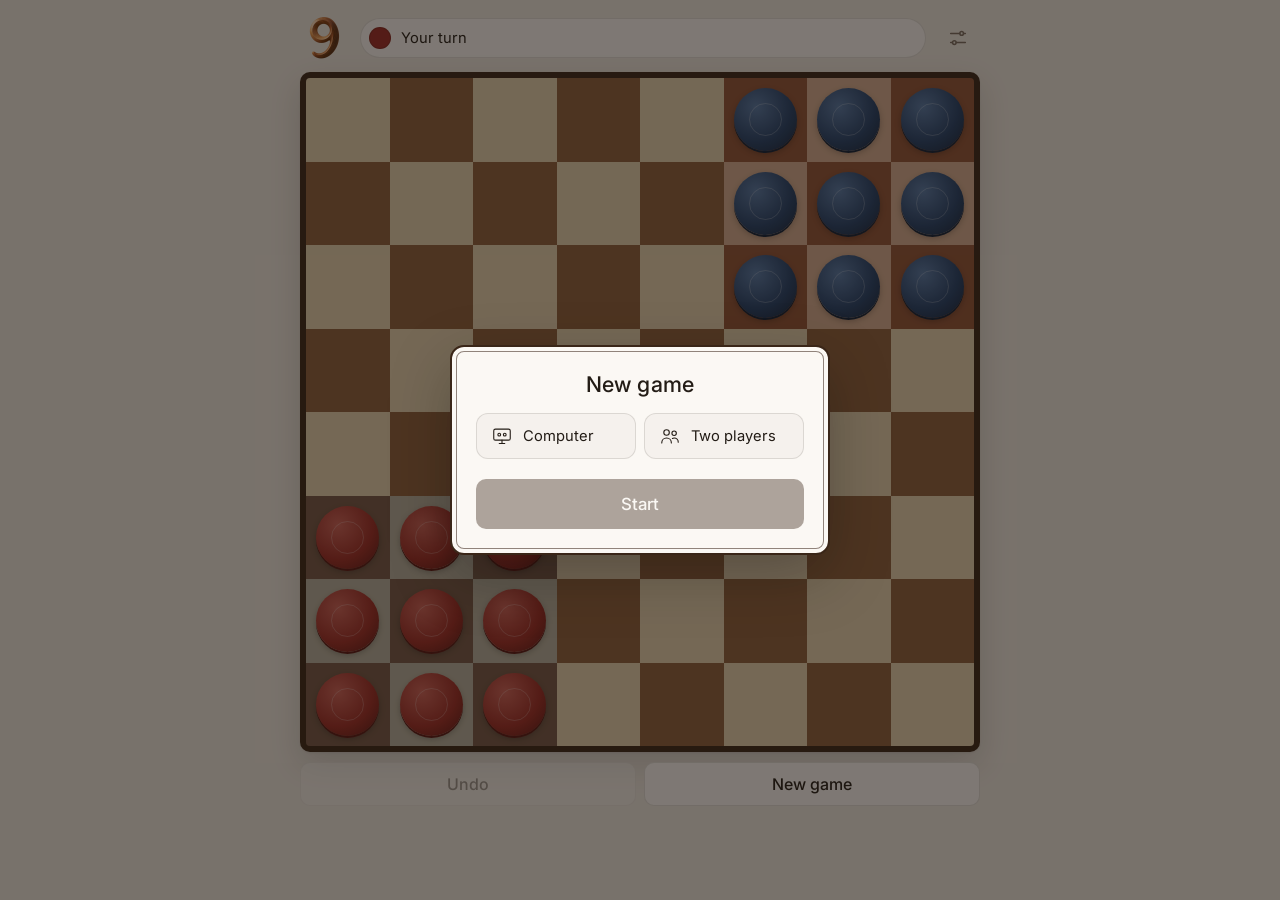
==== commit 08479785: "Pull the settings button in from the edge Co-Authored-By: Claude Opus 5.5 <noreply@anthropic.com>" ====
--- a/index.html
+++ b/index.html
@@ -93,7 +93,7 @@
   .brand h1 { margin: 0; line-height: 0; }
   .brand h1 img { width: 48px; height: 48px; object-fit: contain; display: block; }
 
-  .top .icon-btn { margin-inline-end: -9px; }
+  .top .icon-btn { margin-inline-end: 2px; }
   .icon-btn {
     flex: none; width: 40px; height: 40px; padding: 0; border: 0; border-radius: 50%;
     background: transparent; color: var(--muted); display: grid; place-items: center;
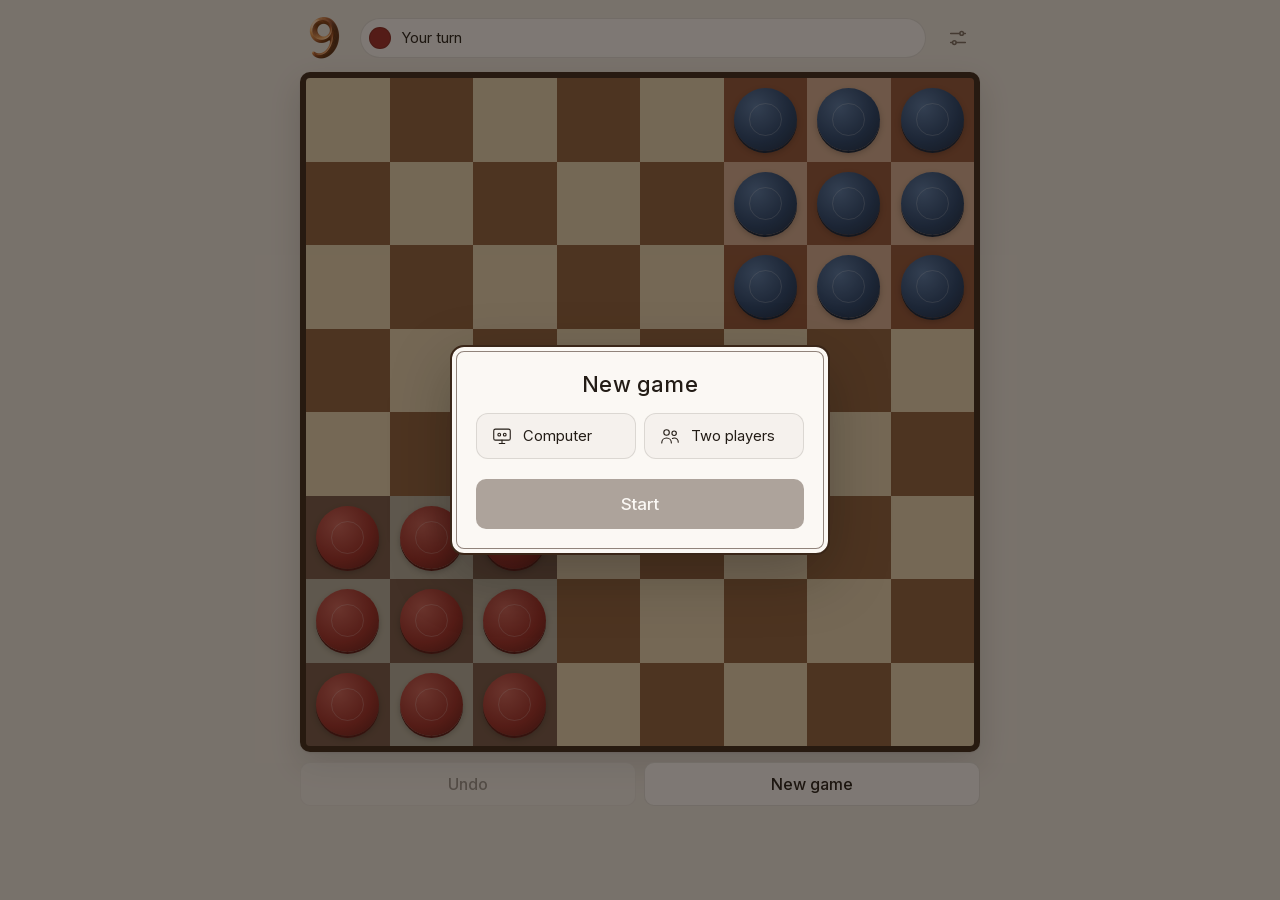
==== commit f8b61351: "Self-host fonts so the game works fully offline Co-Authored-By: Claude Opus 5.5 <noreply@anthropic.c" ====
--- a/index.html
+++ b/index.html
@@ -10,9 +10,7 @@
 <link rel="icon" type="image/png" sizes="32x32" href="favicon-32.png">
 <link rel="apple-touch-icon" sizes="180x180" href="apple-touch-icon.png">
 <link rel="manifest" href="manifest.webmanifest">
-<link rel="preconnect" href="https://fonts.googleapis.com">
-<link rel="preconnect" href="https://fonts.gstatic.com" crossorigin>
-<link href="https://fonts.googleapis.com/css2?family=Fraunces:ital,opsz,wght@1,9..144,600&family=Inter:wght@300;400;500;600&display=swap" rel="stylesheet">
+<link rel="stylesheet" href="fonts/fonts.css">
 <style>
   /* Each skin defines the full palette. p0 = first player, p1 = second player. */
   :root, [data-skin="walnut"] {
--- a/fonts/fonts.css
+++ b/fonts/fonts.css
@@ -0,0 +1,9 @@
+/* Self-hosted latin subset of Inter and Fraunces (Google Fonts, SIL Open Font License). */
+@font-face {
+  font-family: 'Inter'; font-style: normal; font-weight: 300 600; font-display: swap;
+  src: url(inter.woff2) format('woff2');
+}
+@font-face {
+  font-family: 'Fraunces'; font-style: italic; font-weight: 600; font-display: swap;
+  src: url(fraunces-italic.woff2) format('woff2');
+}
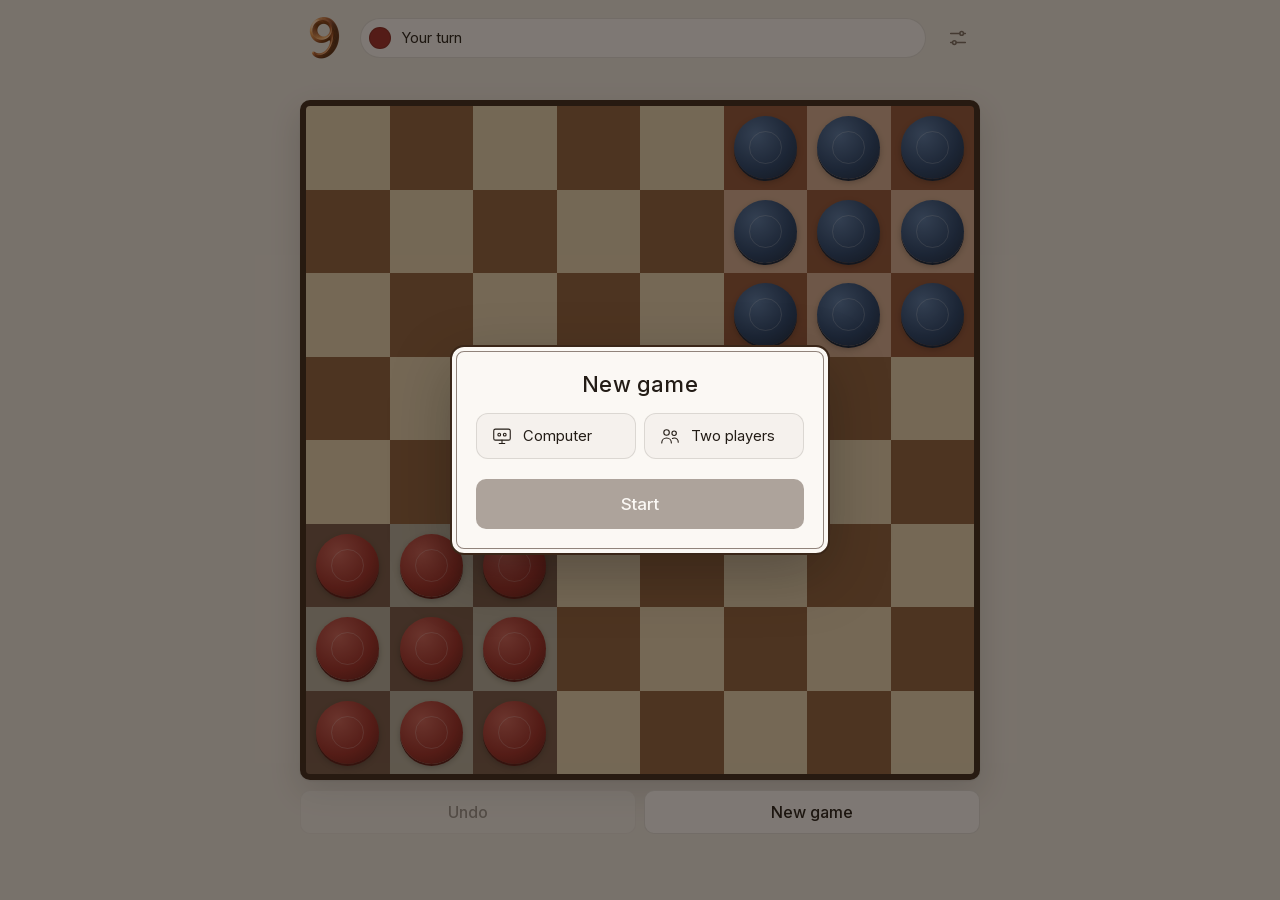
==== commit 9c9c1210: "Show level, stopwatch and move count above the board and on the win screen Co-Authored-By: Claude Op" ====
--- a/index.html
+++ b/index.html
@@ -85,7 +85,7 @@
     flex: 1 1 auto; min-height: 0; container-type: size;
     display: flex; flex-direction: column; align-items: center; gap: 10px;
   }
-  .board-area > * { width: min(100cqw, 100cqh - 116px); flex: none; }
+  .board-area > * { width: min(100cqw, 100cqh - 144px); flex: none; }
 
   .top { display: flex; align-items: center; justify-content: space-between; gap: 12px; }
   .brand h1 { margin: 0; line-height: 0; }
@@ -124,7 +124,17 @@
   }
   .status .chip { width: 22px; height: 22px; }
   .status .text { flex: 1; min-width: 0; font-size: .92rem; line-height: 1.25; }
-  .status .moves { color: var(--muted); font-size: .75rem; white-space: nowrap; font-variant-numeric: tabular-nums; }
+
+  /* Level, stopwatch and move count, in one line so they show up in a screenshot. */
+  .stats {
+    display: flex; justify-content: space-between; align-items: baseline; padding-inline: 4px;
+    color: var(--muted); font-size: .85rem; line-height: 18px; font-variant-numeric: tabular-nums;
+  }
+  .stats.idle { visibility: hidden; }
+  .stats > * { flex: 1; }
+  .stats #statLevel { color: var(--ink); font-weight: 500; }
+  .stats #clock { text-align: center; }
+  .stats #moveCount { text-align: end; }
 
   .board-frame {
     background: var(--frame); padding: 6px; border-radius: 10px;
@@ -299,6 +309,7 @@
   .overlay.show .win-piece { animation: pop .45s cubic-bezier(.3, 1.6, .5, 1); }
   @keyframes pop { from { transform: scale(.4) translateY(8px); opacity: 0; } }
   .win h2 { font-size: 1.5rem; }
+  .win .win-stats { margin: 0; text-align: center; color: var(--muted); font-variant-numeric: tabular-nums; }
   .win .actions { display: flex; gap: 8px; }
 </style>
 </head>
@@ -312,12 +323,16 @@
         <div class="status">
           <div class="chip" id="turnChip"></div>
           <div class="text" id="statusText"></div>
-          <div class="moves" id="moveCount"></div>
         </div>
         <button class="icon-btn" id="settingsBtn" aria-label="Settings" title="Settings">
           <svg viewBox="0 0 24 24" aria-hidden="true"><path d="M4 7h10M18 7h2M4 17h2M10 17h10"/><circle cx="16" cy="7" r="2"/><circle cx="8" cy="17" r="2"/></svg>
         </button>
       </header>
+      <div class="stats idle" id="stats">
+        <span id="statLevel"></span>
+        <span id="clock"></span>
+        <span id="moveCount"></span>
+      </div>
       <div class="board-frame"><div class="board" id="board"></div></div>
       <div class="controls">
         <button id="endTurn" class="primary">End turn</button>
@@ -428,6 +443,7 @@
     <div class="dialog win">
       <div class="piece win-piece" id="winPiece"></div>
       <h2 id="winText"></h2>
+      <p class="win-stats" id="winStats"></p>
       <div class="actions">
         <button id="viewBtn">View board</button>
         <button class="primary" id="againBtn">New game</button>
@@ -601,9 +617,9 @@
 // advance when there are any (stronger as well as more natural); and, for deep
 // searches, a time budget in ms after which the 3-ply answer is used instead.
 const LEVELS = {
-  1: { depth: 1, blunder: 0.5, forward: true },
-  2: { depth: 3, blunder: 0.4, forward: true },
-  3: { depth: 5, blunder: 0, forward: true, budget: 1200 },
+  1: { name: "Easy", depth: 1, blunder: 0.5, forward: true },
+  2: { name: "Medium", depth: 3, blunder: 0.4, forward: true },
+  3: { name: "Hard", depth: 5, blunder: 0, forward: true, budget: 1200 },
 };
 
 const TIMEOUT = {};
@@ -687,7 +703,28 @@
   busy: false,      // AI thinking or animating
   moves: 0,
   names: {},        // {me, 0, 1} typed-in player names
+  started: false,   // false until the first game starts
 };
+
+// Stopwatch: counts playing time only, so it stops on a win and while the app is
+// in the background. Undo doesn't rewind it, and undoing a win resumes it.
+const stats = document.getElementById("stats");
+const clockEl = document.getElementById("clock");
+let clockBanked = 0, clockFrom = null;
+const clockMs = () => clockBanked + (clockFrom == null ? 0 : performance.now() - clockFrom);
+function startClock() { if (clockFrom == null) clockFrom = performance.now(); }
+function stopClock() { clockBanked = clockMs(); clockFrom = null; }
+function clockText() {
+  const t = Math.floor(clockMs() / 1000);
+  return `${Math.floor(t / 60)}:${String(t % 60).padStart(2, "0")}`;
+}
+const movesText = () => `${state.moves} ${state.moves === 1 ? "move" : "moves"}`;
+const levelText = () => state.mode === "ai" ? LEVELS[state.level].name : "2 players";
+setInterval(() => { clockEl.textContent = clockText(); }, 250);
+document.addEventListener("visibilitychange", () => {
+  if (document.hidden) stopClock();
+  else if (state.started && state.winner == null) startClock();
+});
 
 const zoneOf = new Array(N * N).fill(null);
 TARGET[RED].forEach(i => zoneOf[i] = "zone-red");
@@ -742,7 +779,10 @@
     if (showHints && jumps.includes(i)) addHint(sq, "jump");
   }
   turnChip.style.background = COLORS[state.turn];
-  moveCount.textContent = state.moves ? `Move ${state.moves}` : "";
+  stats.classList.toggle("idle", !state.started);
+  document.getElementById("statLevel").textContent = levelText();
+  clockEl.textContent = clockText();
+  moveCount.textContent = movesText();
   if (state.winner != null) {
     statusText.textContent = state.mode === "ai" ? (state.winner === state.human ? "You win" : "Computer wins") : `${label(state.winner)} wins`;
     turnChip.style.background = COLORS[state.winner];
@@ -826,6 +866,7 @@
   const w = outcome(state.board, state.turn);
   if (w != null) {
     state.winner = w;
+    stopClock();
     render();
     setTimeout(showWin, 350);
     return;
@@ -899,6 +940,7 @@
   // Against the computer, rewind to the human's previous turn.
   while (state.mode === "ai" && snap.turn !== state.human && state.history.length) snap = state.history.pop();
   restore(snap);
+  startClock();
   winBox.classList.remove("show");
   render();
   maybeAI();
@@ -916,8 +958,9 @@
 function showWin() {
   const w = state.winner;
   let text;
-  if (state.mode === "ai") text = w === state.human ? "You win" : "Computer wins";
+  if (state.mode === "ai") text = w === state.human ? `${label(w)} beat ${levelText()}` : `${levelText()} wins`;
   else text = `${label(w)} wins`;
+  document.getElementById("winStats").textContent = `${clockText()} · ${movesText()}`;
   document.getElementById("winPiece").className = "piece win-piece " + (w === RED ? "red" : "blue");
   document.getElementById("winText").textContent = text;
   winBox.classList.add("show");
@@ -932,8 +975,10 @@
 function startGame(mode, human, level, names) {
   Object.assign(state, {
     board: initialBoard(), turn: RED, mode, human, level, names,
-    selected: null, chain: null, history: [], lastMove: null, winner: null, busy: false, moves: 0,
+    selected: null, chain: null, history: [], lastMove: null, winner: null, busy: false, moves: 0, started: true,
   });
+  clockBanked = 0; clockFrom = null;
+  startClock();
   try { localStorage.setItem("game9-setup", JSON.stringify({ mode, human, level, names })); } catch (e) {}
   render();
   maybeAI();
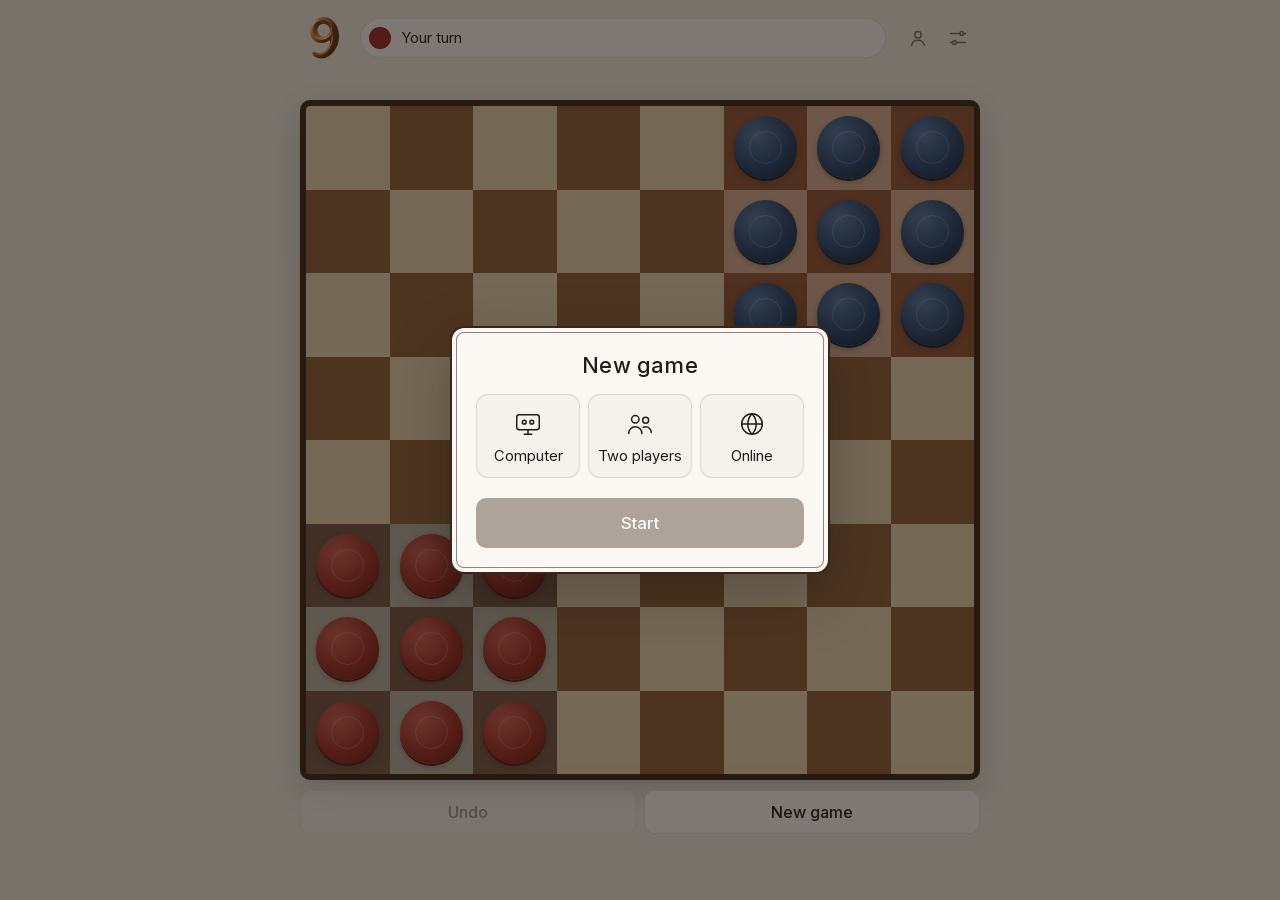
==== commit d7fa3c72: "Online play with a friend, personal stats, and delete-my-data - New game > Online: create a game and" ====
--- a/index.html
+++ b/index.html
@@ -91,7 +91,7 @@
   .brand h1 { margin: 0; line-height: 0; }
   .brand h1 img { width: 48px; height: 48px; object-fit: contain; display: block; }
 
-  .top .icon-btn { margin-inline-end: 2px; }
+  .top-actions { display: flex; gap: 0; margin-inline-end: 2px; }
   .icon-btn {
     flex: none; width: 40px; height: 40px; padding: 0; border: 0; border-radius: 50%;
     background: transparent; color: var(--muted); display: grid; place-items: center;
@@ -148,6 +148,10 @@
     border-radius: 4px; overflow: hidden; position: relative;
     user-select: none; touch-action: manipulation;
   }
+  /* Playing Blue against the computer, the board turns so your corner is at the bottom
+     (unless the "Fixed" setting is on).
+     Each square turns back so pieces and highlights stay upright. */
+  .board.flipped, .board.flipped > * { transform: rotate(180deg); }
   .sq { position: relative; display: flex; align-items: center; justify-content: center; cursor: pointer; }
   .sq.light { background: var(--light-sq); }
   .sq.dark { background: var(--dark-sq); }
@@ -286,7 +290,44 @@
   .pips[data-n="1"] i:nth-child(-n+1), .pips[data-n="2"] i:nth-child(-n+2), .pips[data-n="3"] i { opacity: 1; }
 
   .dialog button[type="submit"] { padding-block: 14px; font-size: 1.05rem; margin-top: 4px; }
-  .ai-only.hidden, .pvp-only.hidden { display: none; }
+  [data-show].hidden { display: none; }
+  /* Three mode tiles share one row on a phone: keep each label on one line. */
+  #setupForm > .field:first-of-type .seg label { padding-inline: 4px; white-space: nowrap; }
+  .join-btn { flex: 0 0 auto; padding-inline: 18px; }
+  #joinCode { text-transform: uppercase; letter-spacing: .2em; font-variant-numeric: tabular-nums; }
+  #joinCode::placeholder { letter-spacing: .2em; }
+
+  /* Online invite / joining dialog */
+  .online { text-align: center; }
+  .online-sub { margin: -6px 0 0; color: var(--muted); line-height: 1.45; }
+  .online-sub:empty, .online .code:empty { display: none; }
+  .online .code {
+    font-size: 2.4rem; font-weight: 600; letter-spacing: .22em; font-variant-numeric: tabular-nums;
+    color: var(--accent); padding: 6px 0 2px; user-select: all; -webkit-user-select: all;
+  }
+  .online .code.pulse { animation: pulse 1.6s ease-in-out infinite; }
+  @keyframes pulse { 50% { opacity: .45; } }
+  .win .win-note { margin: -8px 0 0; text-align: center; color: var(--accent); font-weight: 500; }
+  .win .win-note:empty { display: none; }
+  #rematchBtn { display: none; }
+  .profile { max-height: calc(100dvh - 32px); overflow-y: auto; }
+  .records { width: 100%; border-collapse: collapse; font-size: .9rem; font-variant-numeric: tabular-nums; }
+  .records th { font-weight: 500; color: var(--muted); font-size: .72rem; text-align: center; padding: 0 2px 6px; }
+  .records td { text-align: center; padding: 8px 2px; border-top: 1px solid var(--line); }
+  .records td:first-child, .records th:first-child { text-align: start; }
+  .records td:first-child { font-weight: 500; }
+  .online-rec { display: flex; gap: 8px; }
+  .online-rec div { flex: 1; text-align: center; padding: 10px 4px; border-radius: 12px;
+    background: color-mix(in srgb, var(--ink) 4%, var(--panel)); }
+  .online-rec b { display: block; font-family: "Fraunces", Georgia, serif; font-size: 1.5rem; font-weight: 600; color: var(--accent); }
+  .online-rec span { font-size: .75rem; color: var(--muted); }
+  .profile-note { margin: 0; text-align: center; color: var(--muted); font-size: .85rem; }
+  .profile-note:empty { display: none; }
+  .link-btn { background: none; border: 0; color: var(--muted); font-size: .85rem; text-decoration: underline; padding: 0; margin-top: -6px; }
+  .link-btn:hover:not(:disabled) { background: none; color: var(--ink); }
+  .win.online-end #rematchBtn { display: block; }
+  .win.online-end #viewBtn { display: none; }
+  .win.online-end #againBtn { background: var(--panel); color: var(--ink); border-color: var(--line); }
 
   .names { display: flex; gap: 8px; }
   .name-input {
@@ -324,9 +365,14 @@
           <div class="chip" id="turnChip"></div>
           <div class="text" id="statusText"></div>
         </div>
+        <div class="top-actions">
+        <button class="icon-btn" id="profileBtn" aria-label="My stats" title="My stats">
+          <svg viewBox="0 0 24 24" aria-hidden="true"><circle cx="12" cy="8.5" r="3.5"/><path d="M5 20c.8-3.6 3.6-5.5 7-5.5s6.2 1.9 7 5.5"/></svg>
+        </button>
         <button class="icon-btn" id="settingsBtn" aria-label="Settings" title="Settings">
           <svg viewBox="0 0 24 24" aria-hidden="true"><path d="M4 7h10M18 7h2M4 17h2M10 17h10"/><circle cx="16" cy="7" r="2"/><circle cx="8" cy="17" r="2"/></svg>
         </button>
+        </div>
       </header>
       <div class="stats idle" id="stats">
         <span id="statLevel"></span>
@@ -364,9 +410,41 @@
           <input type="radio" name="chains" id="c-any" value="0"><label for="c-any">Any direction</label>
         </div>
       </div>
+      <div class="field">
+        <label class="title">BOARD ORIENTATION</label>
+        <div class="track">
+          <input type="radio" name="flip" id="f-me" value="1" checked><label for="f-me">Rotate to me</label>
+          <input type="radio" name="flip" id="f-fixed" value="0"><label for="f-fixed">Fixed</label>
+        </div>
+      </div>
       <button type="button" id="rulesBtn">How to play</button>
       <button type="button" class="primary" id="settingsClose">Done</button>
     </form>
+  </div>
+
+  <!-- profile / records dialog -->
+  <div class="overlay" id="profileBox">
+    <div class="dialog profile">
+      <h2>My stats</h2>
+      <div class="field">
+        <label class="title">NICKNAME</label>
+        <label class="name-input"><input id="nickInput" maxlength="14" autocomplete="off" placeholder="Your name"></label>
+      </div>
+      <div class="field">
+        <label class="title">VS COMPUTER</label>
+        <table class="records" id="aiRecords">
+          <thead><tr><th></th><th>Won</th><th>Lost</th><th>Best time</th><th>Fewest moves</th></tr></thead>
+          <tbody></tbody>
+        </table>
+      </div>
+      <div class="field">
+        <label class="title">ONLINE</label>
+        <div class="online-rec" id="onlineRecord"></div>
+      </div>
+      <p class="profile-note" id="profileNote"></p>
+      <button type="button" class="primary" id="profileClose">Done</button>
+      <button type="button" class="link-btn" id="deleteMe">Delete my data</button>
+    </div>
   </div>
 
   <!-- rules dialog -->
@@ -392,7 +470,7 @@
     <form class="dialog" id="setupForm">
       <h2>New game</h2>
       <div class="field">
-        <div class="seg inline">
+        <div class="seg">
           <input type="radio" name="mode" id="m-ai" value="ai">
           <label for="m-ai">
             <svg viewBox="0 0 32 32" aria-hidden="true"><rect x="4" y="6" width="24" height="16" rx="2.5"/><path d="M12 27h8M16 22v5"/><circle cx="12" cy="14" r="2"/><circle cx="20" cy="14" r="2"/></svg>
@@ -403,10 +481,22 @@
             <svg viewBox="0 0 32 32" aria-hidden="true"><circle cx="11" cy="11" r="4"/><path d="M4 26c0-4 3-7 7-7s7 3 7 7"/><circle cx="22" cy="12" r="3.2"/><path d="M19.5 19.6c.8-.4 1.6-.6 2.5-.6 3.3 0 6 2.6 6 6"/></svg>
             Two players
           </label>
+          <input type="radio" name="mode" id="m-online" value="online">
+          <label for="m-online">
+            <svg viewBox="0 0 32 32" aria-hidden="true"><circle cx="16" cy="16" r="11"/><path d="M5 16h22M16 5c3 3.2 4.5 6.8 4.5 11S19 23.8 16 27M16 5c-3 3.2-4.5 6.8-4.5 11S13 23.8 16 27"/></svg>
+            Online
+          </label>
         </div>
       </div>
       <div class="after-mode">
-        <div class="field ai-only" id="sideField">
+        <div class="field" data-show="online">
+          <label class="title">HAVE A CODE? <span class="opt">join a friend's game</span></label>
+          <div class="names">
+            <label class="name-input"><input id="joinCode" maxlength="5" autocomplete="off" autocapitalize="characters" spellcheck="false" placeholder="ABCDE"></label>
+            <button type="button" id="joinBtn" class="join-btn" disabled>Join</button>
+          </div>
+        </div>
+        <div class="field" data-show="ai online" id="sideField">
           <label class="title">PLAY AS</label>
           <div class="seg inline">
             <input type="radio" name="side" id="s-red" value="0" checked>
@@ -415,7 +505,7 @@
             <label for="s-blue"><span class="piece blue mini"></span><span id="sideLabel1"></span><span class="order" title="Moves second">2<sup>nd</sup></span></label>
           </div>
         </div>
-        <div class="field ai-only" id="levelField">
+        <div class="field" data-show="ai" id="levelField">
           <label class="title">DIFFICULTY</label>
           <div class="track">
             <input type="radio" name="level" id="l-1" value="1"><label for="l-1"><span class="pips" data-n="1"><i></i><i></i><i></i></span>Easy</label>
@@ -424,11 +514,11 @@
           </div>
         </div>
         <div class="field">
-          <label class="title"><span class="ai-only">YOUR NAME</span><span class="pvp-only">NAMES</span> <span class="opt">optional</span></label>
-          <div class="names ai-only">
+          <label class="title"><span data-show="ai online">YOUR NAME</span><span data-show="pvp">NAMES</span> <span class="opt">optional</span></label>
+          <div class="names" data-show="ai online">
             <label class="name-input"><input id="nameMe" maxlength="14" autocomplete="off" placeholder="Your name"></label>
           </div>
-          <div class="names pvp-only">
+          <div class="names" data-show="pvp">
             <label class="name-input"><span class="piece red"></span><input id="name0" maxlength="14" autocomplete="off"></label>
             <label class="name-input"><span class="piece blue"></span><input id="name1" maxlength="14" autocomplete="off"></label>
           </div>
@@ -444,10 +534,23 @@
       <div class="piece win-piece" id="winPiece"></div>
       <h2 id="winText"></h2>
       <p class="win-stats" id="winStats"></p>
+      <p class="win-note" id="winNote"></p>
       <div class="actions">
         <button id="viewBtn">View board</button>
+        <button id="rematchBtn" class="primary">Rematch</button>
         <button class="primary" id="againBtn">New game</button>
       </div>
+    </div>
+  </div>
+
+  <!-- online: invite code / joining / errors -->
+  <div class="overlay" id="onlineBox">
+    <div class="dialog online">
+      <h2 id="onlineTitle"></h2>
+      <p class="online-sub" id="onlineSub"></p>
+      <div class="code" id="onlineCode"></div>
+      <button class="primary" id="shareBtn">Share invite</button>
+      <button id="onlineCancel">Cancel</button>
     </div>
   </div>
 
@@ -719,7 +822,8 @@
   return `${Math.floor(t / 60)}:${String(t % 60).padStart(2, "0")}`;
 }
 const movesText = () => `${state.moves} ${state.moves === 1 ? "move" : "moves"}`;
-const levelText = () => state.mode === "ai" ? LEVELS[state.level].name : "2 players";
+const levelText = () => state.mode === "ai" ? LEVELS[state.level].name
+  : state.mode === "online" ? `Online · ${state.online ? state.online.code : ""}` : "2 players";
 setInterval(() => { clockEl.textContent = clockText(); }, 250);
 document.addEventListener("visibilitychange", () => {
   if (document.hidden) stopClock();
@@ -740,7 +844,8 @@
   cells.push(sq);
 }
 
-const isHumanTurn = () => state.mode === "pvp" || state.turn === state.human;
+const isHumanTurn = () => state.mode === "pvp" ||
+  (state.turn === state.human && !(state.mode === "online" && (!state.online || state.online.game.status !== "playing")));
 
 function legalFromSelected() {
   const b = state.board, s = state.selected;
@@ -753,7 +858,9 @@
 // while a jump brings the piece closer to its goal; otherwise the turn ends.
 function chainJumps(b, pos) {
   const all = jumpTargets(b, pos, state.chain.visited);
-  if (!forwardChains) return all;
+  // Online, both players follow the rule the host had when creating the game.
+  const forward = state.mode === "online" && state.online ? state.online.forward : forwardChains;
+  if (!forward) return all;
   const [gr, gc] = GOAL_CORNER[state.turn];
   const dist = i => Math.abs(Math.floor(i / N) - gr) + Math.abs(i % N - gc);
   return all.filter(i => dist(i) < dist(pos));
@@ -778,14 +885,25 @@
     if (showHints && steps.includes(i)) addHint(sq, "step");
     if (showHints && jumps.includes(i)) addHint(sq, "jump");
   }
+  boardEl.classList.toggle("flipped", flipBoard && (state.mode === "ai" || state.mode === "online") && state.human === BLUE);
   turnChip.style.background = COLORS[state.turn];
   stats.classList.toggle("idle", !state.started);
   document.getElementById("statLevel").textContent = levelText();
   clockEl.textContent = clockText();
   moveCount.textContent = movesText();
   if (state.winner != null) {
-    statusText.textContent = state.mode === "ai" ? (state.winner === state.human ? "You win" : "Computer wins") : `${label(state.winner)} wins`;
+    statusText.textContent = state.mode === "ai" ? (state.winner === state.human ? "You win" : "Computer wins")
+      : state.mode === "online" ? (state.winner === state.human ? "You win" : `${label(state.winner)} wins`)
+      : `${label(state.winner)} wins`;
     turnChip.style.background = COLORS[state.winner];
+  } else if (state.mode === "online") {
+    const o = state.online, g = o && o.game;
+    statusText.textContent = !g || g.status === "waiting" ? "Waiting for your friend…"
+      : g.status === "abandoned" ? "Game cancelled"
+      : o.sending ? "Sending…"
+      : state.chain ? "Keep jumping, or end your turn"
+      : state.turn === state.human ? "Your turn"
+      : `${label(state.turn)} is playing…`;
   } else if (state.busy && !isHumanTurn()) {
     statusText.textContent = "Computer is thinking…";
   } else if (state.chain) {
@@ -796,7 +914,8 @@
     statusText.textContent = `${label(state.turn)}’s turn`;
   }
   endTurnBtn.classList.toggle("show", !!state.chain);
-  undoBtn.disabled = state.busy || (state.history.length === 0 && !state.chain);
+  // Online, Undo only cancels a jump chain that hasn't been sent yet.
+  undoBtn.disabled = state.busy || (state.mode === "online" ? !state.chain : (state.history.length === 0 && !state.chain));
 }
 
 function addHint(sq, kind) {
@@ -869,6 +988,8 @@
     stopClock();
     render();
     setTimeout(showWin, 350);
+    if (state.mode === "online") sendTurn();
+    else recordResult();
     return;
   }
   state.turn = 1 - state.turn;
@@ -877,7 +998,8 @@
     state.turn = 1 - state.turn;
   }
   render();
-  maybeAI();
+  if (state.mode === "online") sendTurn();
+  else maybeAI();
 }
 
 function maybeAI() {
@@ -935,7 +1057,7 @@
     state.chain = null;
     return render();
   }
-  if (!state.history.length) return;
+  if (state.mode === "online" || !state.history.length) return;
   let snap = state.history.pop();
   // Against the computer, rewind to the human's previous turn.
   while (state.mode === "ai" && snap.turn !== state.human && state.history.length) snap = state.history.pop();
@@ -958,8 +1080,13 @@
 function showWin() {
   const w = state.winner;
   let text;
+  const online = state.mode === "online";
   if (state.mode === "ai") text = w === state.human ? `${label(w)} beat ${levelText()}` : `${levelText()} wins`;
+  else if (online) text = w === state.human ? "You win" : `${label(w)} wins`;
   else text = `${label(w)} wins`;
+  winBox.querySelector(".win").classList.toggle("online-end", online);
+  if (online) updateWinNote();
+  else document.getElementById("winNote").textContent = "";
   document.getElementById("winStats").textContent = `${clockText()} · ${movesText()}`;
   document.getElementById("winPiece").className = "piece win-piece " + (w === RED ? "red" : "blue");
   document.getElementById("winText").textContent = text;
@@ -969,10 +1096,16 @@
 // Display name for a player: a typed-in name, else the piece color (or You/Computer).
 function label(p) {
   if (state.mode === "ai") return p === state.human ? (state.names.me || "You") : "Computer";
+  if (state.mode === "online") {
+    const g = state.online && state.online.game;
+    const n = g && (p === RED ? g.red_name : g.blue_name);
+    return p === state.human ? (n || "You") : (n || NAMES[p]);
+  }
   return state.names[p] || NAMES[p];
 }
 
 function startGame(mode, human, level, names) {
+  leaveOnline();
   Object.assign(state, {
     board: initialBoard(), turn: RED, mode, human, level, names,
     selected: null, chain: null, history: [], lastMove: null, winner: null, busy: false, moves: 0, started: true,
@@ -988,16 +1121,46 @@
 const form = document.getElementById("setupForm");
 const nameInputs = { me: form.nameMe, 0: form.name0, 1: form.name1 };
 function syncSetup() {
-  const ai = form.mode.value === "ai";
-  form.classList.toggle("has-mode", !!form.mode.value);
-  document.getElementById("startBtn").disabled = !form.mode.value;
-  document.querySelectorAll(".ai-only").forEach(el => el.classList.toggle("hidden", !ai));
-  document.querySelectorAll(".pvp-only").forEach(el => el.classList.toggle("hidden", ai));
+  const mode = form.mode.value;
+  form.classList.toggle("has-mode", !!mode);
+  const startBtn = document.getElementById("startBtn");
+  startBtn.disabled = !mode;
+  startBtn.textContent = mode === "online" ? "Create game & invite" : "Start";
+  document.querySelectorAll("#setupForm [data-show]").forEach(el =>
+    el.classList.toggle("hidden", !el.dataset.show.split(" ").includes(mode)));
+  syncJoin();
+}
+const joinInput = document.getElementById("joinCode");
+const joinBtn = document.getElementById("joinBtn");
+const cleanCode = s => s.toUpperCase().replace(/[^A-Z0-9]/g, "").slice(0, 5);
+function syncJoin() { joinBtn.disabled = cleanCode(joinInput.value).length !== 5; }
+joinInput.addEventListener("input", () => { joinInput.value = cleanCode(joinInput.value); syncJoin(); });
+joinInput.addEventListener("keydown", e => { if (e.key === "Enter") { e.preventDefault(); if (!joinBtn.disabled) joinBtn.click(); } });
+joinBtn.addEventListener("click", () => {
+  setupEl.classList.remove("show");
+  saveSetupNames();
+  syncProfile(nameInputs.me.value.trim());
+  joinOnline(cleanCode(joinInput.value), nameInputs.me.value.trim());
+});
+function saveSetupNames() {
+  const names = {};
+  for (const k in nameInputs) names[k] = nameInputs[k].value.trim();
+  try {
+    const saved = JSON.parse(localStorage.getItem("game9-setup") || "null") || { mode: "ai", human: 0, level: 2 };
+    saved.names = names;
+    localStorage.setItem("game9-setup", JSON.stringify(saved));
+  } catch (e) {}
+  return names;
 }
 form.addEventListener("change", syncSetup);
 form.addEventListener("submit", e => {
   e.preventDefault();
   setupEl.classList.remove("show");
+  if (form.mode.value === "online") {
+    saveSetupNames();
+    syncProfile(nameInputs.me.value.trim());
+    return createOnline(+form.side.value, nameInputs.me.value.trim());
+  }
   const names = {};
   for (const k in nameInputs) names[k] = nameInputs[k].value.trim();
   startGame(form.mode.value, +form.side.value, +form.level.value, names);
@@ -1017,7 +1180,15 @@
   setupEl.classList.add("show");
 }
 
-document.getElementById("newBtn").addEventListener("click", openSetup);
+document.getElementById("newBtn").addEventListener("click", () => {
+  const g = state.mode === "online" && state.online && state.online.game;
+  if (g && g.status === "playing" && state.winner == null) {
+    if (!confirm("Leave this online game? It counts as a loss.")) return;
+    resignOnline();
+  }
+  if (state.mode === "online") leaveOnline();
+  openSetup();
+});
 document.getElementById("againBtn").addEventListener("click", openSetup);
 document.getElementById("viewBtn").addEventListener("click", () => winBox.classList.remove("show"));
 // Tapping outside a dialog closes it. Closing the first new-game dialog leaves
@@ -1049,6 +1220,9 @@
 let forwardChains = true;
 try { forwardChains = localStorage.getItem("game9-chains") !== "0"; } catch (e) {}
 settingsForm.chains.value = forwardChains ? "1" : "0";
+let flipBoard = true;
+try { flipBoard = localStorage.getItem("game9-flip") !== "0"; } catch (e) {}
+settingsForm.flip.value = flipBoard ? "1" : "0";
 settingsForm.addEventListener("change", e => {
   if (e.target.name === "theme") applySkin(e.target.value);
   if (e.target.name === "hints") {
@@ -1062,6 +1236,11 @@
     // A chain in progress may now have nothing left to continue with.
     if (state.chain && chainJumps(state.board, state.selected).length === 0) finishTurn();
     else render();
+  }
+  if (e.target.name === "flip") {
+    flipBoard = e.target.value === "1";
+    try { localStorage.setItem("game9-flip", e.target.value); } catch (err) {}
+    render();
   }
 });
 
@@ -1095,7 +1274,416 @@
 try { savedSkin = localStorage.getItem("game9-skin"); } catch (e) {}
 applySkin(savedSkin || (matchMedia("(prefers-color-scheme: dark)").matches ? "night" : "walnut"));
 
-openSetup();
+// ---------- Online play and personal records (Supabase) ----------
+// Every device gets an anonymous account on first use (no sign-up). An online game is a
+// row in `games`; moves go through server functions that check whose turn it is, and both
+// players follow the row through Realtime, with polling as a fallback.
+const SB_URL = "https://hvsbtfqjqwnjfszyfrjp.supabase.co";
+const SB_KEY = "sb_publishable_GATMp1I2l1ynxPua-l0Avw_qoqO74BW";
+let sbPromise = null, myId = null;
+function getSb() {
+  if (!sbPromise) {
+    sbPromise = new Promise((resolve, reject) => {
+      if (window.supabase) return resolve();
+      const s = document.createElement("script");
+      s.src = "vendor/supabase.js";
+      s.onload = resolve;
+      s.onerror = () => reject(new Error("offline"));
+      document.head.appendChild(s);
+    }).then(async () => {
+      const sb = window.supabase.createClient(SB_URL, SB_KEY, {
+        auth: { persistSession: true, autoRefreshToken: true, storageKey: "game9-auth", detectSessionInUrl: false },
+      });
+      let { data: { session } } = await sb.auth.getSession();
+      if (!session) {
+        const { data, error } = await sb.auth.signInAnonymously();
+        if (error) throw error;
+        session = data.session;
+      }
+      myId = session.user.id;
+      return sb;
+    });
+    sbPromise.catch(() => { sbPromise = null; });
+  }
+  return sbPromise;
+}
+
+const onlineBox = document.getElementById("onlineBox");
+const onlineCode = document.getElementById("onlineCode");
+const shareBtn = document.getElementById("shareBtn");
+const onlineCancel = document.getElementById("onlineCancel");
+// kind: "invite" (code + share), "busy" (spinner text only), "error" (message + OK)
+function showOnline(kind, title, sub, code) {
+  document.getElementById("onlineTitle").textContent = title;
+  document.getElementById("onlineSub").textContent = sub || "";
+  onlineCode.textContent = code || "";
+  onlineCode.classList.toggle("pulse", kind === "busy" && !!code);
+  shareBtn.style.display = kind === "invite" ? "" : "none";
+  shareBtn.textContent = "Share invite";
+  onlineCancel.style.display = kind === "busy" ? "none" : "";
+  onlineCancel.textContent = kind === "error" ? "OK" : "Cancel";
+  onlineBox.dataset.kind = kind;
+  setupEl.classList.remove("show");
+  winBox.classList.remove("show");
+  onlineBox.classList.add("show");
+}
+const hideOnline = () => onlineBox.classList.remove("show");
+
+function onlineError(e, during) {
+  const msg = String((e && e.message) || e);
+  let sub = "Check your internet connection and try again.";
+  if (/no such game/.test(msg)) sub = "There's no game with that code. Check the letters and try again.";
+  else if (/game full/.test(msg)) sub = "That game already has two players.";
+  else if (/rematch cancelled|opponent left/.test(msg)) sub = "Your opponent isn't available for a rematch.";
+  showOnline("error", during || "Couldn't connect", sub);
+}
+
+const inviteUrl = code => `https://haleli9.com/?join=${code}`;
+shareBtn.addEventListener("click", async () => {
+  const code = state.online && state.online.code;
+  if (!code) return;
+  const url = inviteUrl(code);
+  const text = `Play 9 with me! Open the link, or enter code ${code} under New game → Online.`;
+  try {
+    if (navigator.share) return await navigator.share({ title: "9 - Board Game", text, url });
+  } catch (e) { if (e && e.name === "AbortError") return; }
+  try { await navigator.clipboard.writeText(`${text}\n${url}`); shareBtn.textContent = "Link copied"; }
+  catch (e) { shareBtn.textContent = url; }
+});
+onlineCancel.addEventListener("click", () => {
+  const kind = onlineBox.dataset.kind;
+  hideOnline();
+  if (kind === "invite" || kind === "wait") { resignOnline(); leaveOnline(); openSetup(); }
+  else if (kind === "error" && state.mode !== "online") openSetup();
+});
+
+async function createOnline(color, name) {
+  showOnline("busy", "Creating game…");
+  try {
+    const sb = await getSb();
+    const { data: code, error } = await sb.rpc("create_game", {
+      p_color: color, p_name: name || null, p_forward: forwardChains, p_board: initialBoard(),
+    });
+    if (error) throw error;
+    const { data: g, error: e2 } = await sb.from("games").select("*").eq("code", code).single();
+    if (e2) throw e2;
+    enterOnline(g);
+  } catch (e) { onlineError(e, "Couldn't create the game"); }
+}
+
+async function joinOnline(code, name) {
+  showOnline("busy", "Joining…", "", code);
+  try {
+    const sb = await getSb();
+    const { data: g, error } = await sb.rpc("join_game", { p_code: code, p_name: name || null });
+    if (error) throw error;
+    enterOnline(g);
+  } catch (e) { onlineError(e, "Couldn't join"); }
+}
+
+async function loadGame(code) {
+  const sb = await getSb();
+  const { data, error } = await sb.from("games").select("*").eq("code", code).single();
+  if (error) throw error;
+  return data;
+}
+
+function enterOnline(g) {
+  leaveOnline();
+  const human = g.red === myId ? RED : BLUE;
+  Object.assign(state, {
+    board: g.board.slice(), turn: g.turn, mode: "online", human, names: {},
+    selected: null, chain: null, history: [], lastMove: g.last_move, busy: false, moves: g.moves, started: true,
+    winner: g.status === "finished" ? g.winner : null,
+  });
+  state.online = { code: g.code, ply: g.ply, forward: g.forward, game: g, sending: false, channel: null, poll: null };
+  clockBanked = 0; clockFrom = null;
+  try { localStorage.setItem("game9-online", g.code); } catch (e) {}
+  subscribe(g.code);
+  if (g.status === "waiting") {
+    // A rematch has both seats filled and waits for the other player to accept.
+    if (g.red && g.blue) showOnline("wait", "Rematch", `Waiting for ${label(1 - human)} to accept…`);
+    else showInvite();
+  }
+  else { hideOnline(); if (state.winner == null) startClock(); }
+  render();
+  if (state.winner != null) setTimeout(showWin, 200);
+}
+
+function showInvite() {
+  showOnline("invite", "Invite a friend",
+    "Send them this code or the invite link. The game starts as soon as they join.", state.online.code);
+}
+
+async function subscribe(code) {
+  const o = state.online;
+  try {
+    const sb = await getSb();
+    if (state.online !== o) return;
+    o.channel = sb.channel("game-" + code)
+      .on("postgres_changes", { event: "UPDATE", schema: "public", table: "games", filter: `code=eq.${code}` },
+        p => onGame(p.new))
+      .subscribe(status => { if (status === "SUBSCRIBED") refreshGame(); });
+  } catch (e) {}
+  // Fallback for dropped realtime connections (backgrounded phones, flaky networks).
+  o.poll = setInterval(() => {
+    if (document.hidden || state.online !== o || o.sending) return;
+    const g = o.game;
+    if (g.status === "waiting" || (g.status === "playing" && state.turn !== state.human) || (g.status === "finished" && !g.rematch)) refreshGame();
+  }, 4000);
+}
+
+async function refreshGame() {
+  const o = state.online;
+  if (!o) return;
+  try { const g = await loadGame(o.code); if (state.online === o) onGame(g); } catch (e) {}
+}
+document.addEventListener("visibilitychange", () => { if (!document.hidden && state.mode === "online") refreshGame(); });
+
+function onGame(g) {
+  const o = state.online;
+  if (!o || g.code !== o.code) return;
+  const prev = o.game;
+  // Ignore stale poll responses.
+  if (g.ply < prev.ply || new Date(g.updated_at) < new Date(prev.updated_at)) return;
+  o.game = g;
+  o.forward = g.forward;
+  if (prev.status === "waiting" && g.status !== "waiting") {
+    hideOnline();
+    clockBanked = 0; clockFrom = null;
+    if (g.status === "playing") startClock();
+  }
+  if (g.ply > o.ply && !o.sending && !state.busy) {
+    const path = g.last_move && g.last_move.path;
+    const animate = g.ply === o.ply + 1 && path && state.board[path[0]] !== EMPTY && !state.chain;
+    o.ply = g.ply;
+    const finish = () => {
+      Object.assign(state, { board: g.board.slice(), turn: g.turn, moves: g.moves, lastMove: g.last_move,
+        selected: null, chain: null, busy: false });
+      afterSync(g);
+    };
+    if (animate) { state.busy = true; state.selected = null; animatePath(path, state.board[path[0]], finish); }
+    else finish();
+    return;
+  }
+  afterSync(g);
+}
+
+function afterSync(g) {
+  if (g.status === "finished" && state.winner == null) {
+    state.winner = g.winner;
+    stopClock();
+    render();
+    setTimeout(showWin, 350);
+    return;
+  }
+  if (winBox.classList.contains("show")) updateWinNote();
+  else if (g.rematch && state.winner != null && !state.online.askedRematch) showWin();
+  render();
+}
+
+function updateWinNote() {
+  const o = state.online, g = o && o.game, note = document.getElementById("winNote");
+  const rb = document.getElementById("rematchBtn");
+  if (!g) return;
+  const opp = label(1 - state.human);
+  let text = "";
+  if (g.ended_by === "resign") text = g.winner === state.human ? `${opp} left the game` : "You left the game";
+  if (g.rematch && !o.askedRematch) text = `${opp} wants a rematch`;
+  note.textContent = text;
+  rb.textContent = g.rematch && !o.askedRematch ? "Accept rematch" : o.askedRematch ? "Starting…" : "Rematch";
+  rb.disabled = !!o.askedRematch;
+  // No rematch with someone who left the game.
+  rb.style.display = g.ended_by === "resign" && g.winner === state.human ? "none" : "";
+}
+
+async function sendTurn() {
+  const o = state.online;
+  if (!o) return;
+  o.sending = true;
+  render();
+  const body = { p_code: o.code, p_ply: o.ply, p_board: state.board.slice(), p_turn: state.turn,
+    p_last: state.lastMove, p_winner: state.winner };
+  for (let attempt = 0; ; attempt++) {
+    try {
+      const sb = await getSb();
+      const { data: g, error } = await sb.rpc("submit_turn", body);
+      if (error) {
+        // The server disagrees (e.g. the game ended or a duplicate send): take its version.
+        if (/out of sync|not your turn|not active|not your game/.test(error.message)) {
+          o.sending = false;
+          const fresh = await loadGame(o.code);
+          o.ply = fresh.ply;
+          Object.assign(state, { board: fresh.board.slice(), turn: fresh.turn, moves: fresh.moves, lastMove: fresh.last_move,
+            winner: fresh.status === "finished" ? fresh.winner : null, selected: null, chain: null });
+          o.game = fresh;
+          return render();
+        }
+        throw error;
+      }
+      if (state.online !== o) return;
+      o.ply = g.ply;
+      o.game = g;
+      o.sending = false;
+      return render();
+    } catch (e) {
+      if (state.online !== o) return;
+      statusText.textContent = "Connection problem, retrying…";
+      await new Promise(r => setTimeout(r, Math.min(8000, 1500 * (attempt + 1))));
+    }
+  }
+}
+
+async function resignOnline() {
+  const o = state.online;
+  if (!o) return;
+  try { const sb = await getSb(); await sb.rpc("resign_game", { p_code: o.code }); } catch (e) {}
+}
+
+function leaveOnline() {
+  const o = state.online;
+  if (!o) return;
+  if (o.poll) clearInterval(o.poll);
+  if (o.channel && sbPromise) sbPromise.then(sb => sb.removeChannel(o.channel)).catch(() => {});
+  state.online = null;
+  try { localStorage.removeItem("game9-online"); } catch (e) {}
+}
+
+document.getElementById("rematchBtn").addEventListener("click", async () => {
+  const o = state.online;
+  if (!o) return;
+  o.askedRematch = true;
+  updateWinNote();
+  try {
+    const sb = await getSb();
+    const { data: code, error } = await sb.rpc("rematch_game", { p_code: o.code, p_board: initialBoard() });
+    if (error) throw error;
+    winBox.classList.remove("show");
+    enterOnline(await loadGame(code));
+  } catch (e) { o.askedRematch = false; onlineError(e, "Couldn't start a rematch"); }
+});
+
+// Personal records: every finished game against the computer is saved to the account.
+// Results wait in localStorage until they reach the server, so offline games still count.
+function pendingResults() { try { return JSON.parse(localStorage.getItem("game9-pending") || "[]"); } catch (e) { return []; } }
+function setPending(a) { try { localStorage.setItem("game9-pending", JSON.stringify(a.slice(-200))); } catch (e) {} }
+function recordResult() {
+  if (state.mode !== "ai") return;
+  setPending(pendingResults().concat({ kind: "ai", level: state.level, color: state.human,
+    won: state.winner === state.human, ms: Math.round(clockMs()), moves: state.moves }));
+  flushResults().catch(() => {});
+}
+async function flushResults() {
+  const rows = pendingResults();
+  if (!rows.length) return;
+  const sb = await getSb();
+  const { error } = await sb.from("results").insert(rows);
+  if (error) throw error;
+  setPending(pendingResults().slice(rows.length));
+}
+
+// ----- My stats: nickname, records, delete my data -----
+const profileBox = document.getElementById("profileBox");
+const nickInput = document.getElementById("nickInput");
+const profileNote = document.getElementById("profileNote");
+function savedNick() {
+  try { return ((JSON.parse(localStorage.getItem("game9-setup") || "null") || {}).names || {}).me || ""; } catch (e) { return ""; }
+}
+async function syncProfile(nick) {
+  try { const sb = await getSb(); await sb.from("profiles").upsert({ id: myId, nickname: (nick || "Player").slice(0, 20) }); } catch (e) {}
+}
+nickInput.addEventListener("change", () => {
+  const n = nickInput.value.trim();
+  nameInputs.me.value = n;
+  saveSetupNames();
+  if (state.mode === "ai") state.names.me = n;
+  render();
+  syncProfile(n);
+});
+const fmtMs = ms => { const t = Math.round(ms / 1000); return `${Math.floor(t / 60)}:${String(t % 60).padStart(2, "0")}`; };
+async function openProfile() {
+  settingsBox.classList.remove("show");
+  winBox.classList.remove("show");
+  nickInput.value = savedNick();
+  profileNote.textContent = "Loading…";
+  renderRecords([]);
+  profileBox.classList.add("show");
+  try {
+    await flushResults().catch(() => {});
+    const sb = await getSb();
+    const { data, error } = await sb.from("results").select("kind,level,won,ms,moves").limit(5000);
+    if (error) throw error;
+    renderRecords(data);
+    profileNote.textContent = data.length ? "" : "Finish a game to start your stats.";
+  } catch (e) {
+    renderRecords(pendingResults());
+    profileNote.textContent = "Connect to the internet to see all your stats.";
+  }
+}
+function renderRecords(rows) {
+  const body = document.querySelector("#aiRecords tbody");
+  body.innerHTML = "";
+  for (const lv of Object.keys(LEVELS)) {
+    const mine = rows.filter(r => r.kind === "ai" && String(r.level) === lv);
+    const wins = mine.filter(r => r.won);
+    const best = wins.length ? fmtMs(Math.min(...wins.map(r => r.ms || Infinity))) : "–";
+    const fewest = wins.length ? Math.min(...wins.map(r => r.moves || Infinity)) : "–";
+    const tr = document.createElement("tr");
+    for (const v of [LEVELS[lv].name, wins.length, mine.length - wins.length, best, fewest]) {
+      const td = document.createElement("td"); td.textContent = v; tr.appendChild(td);
+    }
+    body.appendChild(tr);
+  }
+  const on = rows.filter(r => r.kind === "online"), won = on.filter(r => r.won).length;
+  document.getElementById("onlineRecord").innerHTML =
+    `<div><b>${on.length}</b><span>Played</span></div><div><b>${won}</b><span>Won</span></div>` +
+    `<div><b>${on.length ? Math.round(100 * won / on.length) + "%" : "–"}</b><span>Win rate</span></div>`;
+}
+document.getElementById("profileBtn").addEventListener("click", openProfile);
+document.getElementById("profileClose").addEventListener("click", () => profileBox.classList.remove("show"));
+profileBox.addEventListener("click", e => { if (e.target === profileBox) profileBox.classList.remove("show"); });
+document.getElementById("deleteMe").addEventListener("click", async () => {
+  if (!confirm("Delete your stats, nickname and online games from our server? This can't be undone.")) return;
+  profileNote.textContent = "Deleting…";
+  try {
+    if (state.mode === "online") { await resignOnline(); leaveOnline(); }
+    const sb = await getSb();
+    const { error } = await sb.rpc("delete_me");
+    if (error) throw error;
+    await sb.auth.signOut({ scope: "local" }).catch(() => {});
+    sbPromise = null; myId = null;
+    setPending([]);
+    renderRecords([]);
+    profileNote.textContent = "Your data was deleted.";
+  } catch (e) {
+    profileNote.textContent = "Couldn't delete right now. Check your connection and try again.";
+  }
+});
+
+// Start-up: an invite link (?join=CODE) opens the join flow; otherwise resume an online
+// game left open, or show the new-game dialog.
+(async function boot() {
+  const params = new URLSearchParams(location.search);
+  const joinCode = cleanCode(params.get("join") || "");
+  if (params.has("join")) history.replaceState(null, "", location.pathname);
+  let resume = null;
+  try { resume = localStorage.getItem("game9-online"); } catch (e) {}
+  if (joinCode.length === 5) {
+    openSetup();
+    form.mode.value = "online";
+    joinInput.value = joinCode;
+    syncSetup();
+    return;
+  }
+  if (resume) {
+    try {
+      const g = await loadGame(resume);
+      if ((g.red === myId || g.blue === myId) && (g.status === "playing" || g.status === "waiting")) return enterOnline(g);
+    } catch (e) {}
+    try { localStorage.removeItem("game9-online"); } catch (e) {}
+  }
+  openSetup();
+})();
 </script>
 </body>
 </html>
